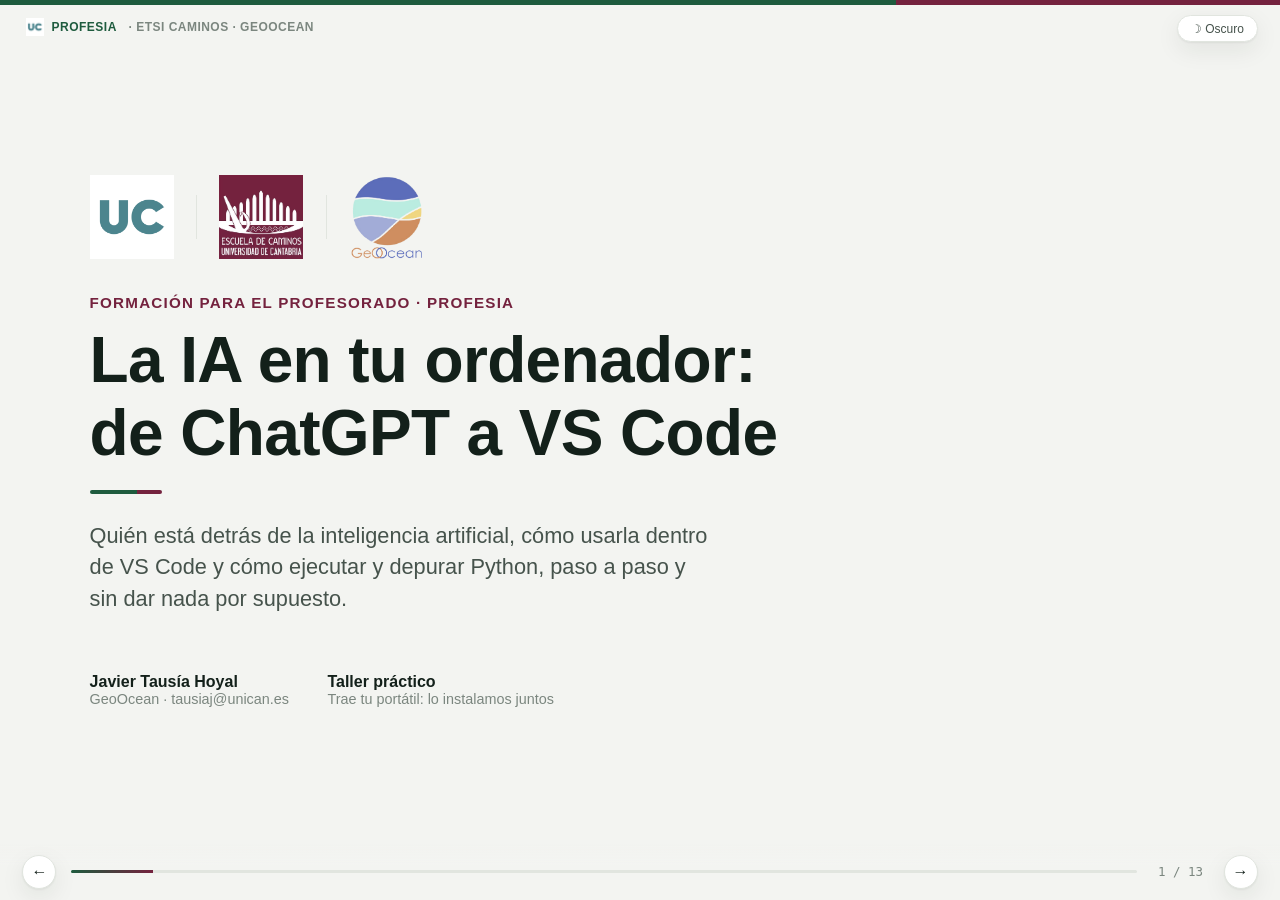
==== slides/index.html @ abdcca08 "[JTH] add new structure to repo" ====
<!DOCTYPE html>
<html lang="es">

<head>
  <meta charset="UTF-8" />
  <meta name="viewport" content="width=device-width, initial-scale=1.0" />
  <title>ProfesIA · IA y VS Code</title>
  <link rel="stylesheet" href="style.css" />
</head>

<body>

  <div class="brand"><img src="assets/logos/uc.png" alt="" class="brand-logo" /><span
      class="brand-name">ProfesIA</span><span class="brand-sub">&nbsp;&middot; ETSI Caminos &middot; GeoOcean</span>
  </div>
  <div class="brand-right">
    <button id="theme-btn" class="theme-btn" type="button">&#9789; Oscuro</button>
  </div>

  <div id="deck">

    <!-- ============================================================ 1 -->
    <section class="slide title-slide">
      <div class="title-logos">
        <img src="assets/logos/uc.png" alt="Universidad de Cantabria" />
        <span class="divider"></span>
        <img src="assets/logos/etsiccp.png" alt="Escuela de Caminos, Universidad de Cantabria" />
        <span class="divider"></span>
        <img src="assets/logos/geoocean.png" alt="GeoOcean" />
      </div>
      <p class="kicker">Formación para el profesorado &middot; ProfesIA</p>
      <h1>La IA en tu ordenador: de ChatGPT a VS Code</h1>
      <div class="divider-bar"></div>
      <h2>Quién está detrás de la inteligencia artificial, cómo usarla dentro de VS Code y cómo ejecutar y depurar
        Python, paso a paso y sin dar nada por supuesto.</h2>
      <div class="title-meta">
        <div><strong>Javier Tausía Hoyal</strong>GeoOcean &middot; tausiaj@unican.es</div>
        <div><strong>Taller práctico</strong>Trae tu portátil: lo instalamos juntos</div>
      </div>
    </section>

    <!-- ============================================================ 2 -->
    <section class="slide">
      <p class="kicker">Primer día &middot; De dónde partimos</p>
      <h1>Lo que ya hemos hecho, paso a paso</h1>
      <h2>El primer día dejamos el ordenador listo. Hoy entendemos qué hay detrás y lo ponemos a trabajar.</h2>
      <div class="body cols-2">
        <div>
          <ol class="steps">
            <li><strong>Cuenta de GitHub</strong> con el correo de unican: el repositorio mundial de código
              abierto.</li>
            <li><strong>Descargar Miniforge</strong>: gestiona entornos de programación de forma limpia; muy usado
              para Python.</li>
            <li><strong>Crear un entorno aislado</strong> con Python:
              <code>conda create -n profesia python=3.12</code></li>
            <li><strong>Descargar VS Code</strong>: el editor de textos del siglo XXI, con todo lo necesario para
              programar, Copilot incluido.</li>
            <li><strong>Abrir una carpeta</strong> del ordenador con VS Code: la forma óptima de trabajar.</li>
            <li><strong>Instalar la extensión de Python</strong> en VS Code, para leer bien los archivos.</li>
            <li><strong>Seleccionar el entorno</strong> de Python en esa carpeta, para poder ejecutar los
              archivos.</li>
          </ol>
        </div>
        <div>
          <h3 class="os-head">Y ahora, cómo seguimos</h3>
          <ol class="steps">
            <li><strong>Quién es quién</strong>: las empresas de la IA y quién las dirige.</li>
            <li><strong>El mapa</strong>: empresa → modelo → chat → extensión de VS Code.</li>
            <li><strong>La herramienta</strong>: VS Code, sus extensiones y los tipos de archivo.</li>
            <li><strong>Manos a la obra</strong>: ejecutar y depurar Python en el entorno <code>profesia</code>.</li>
            <li><strong>Todo junto</strong>: pedirle cosas a la IA dentro de VS Code.</li>
          </ol>
          <div class="callout" style="margin-top:1rem">
            <span class="big">🧭</span>
            <span>¿Te falta algún paso del primer día? Repásalo en las diapositivas 8 y 9 antes de seguir.</span>
          </div>
        </div>
      </div>
    </section>

    <!-- ============================================================ 3 -->
    <section class="slide">
      <p class="kicker">Antes de empezar &middot; ¿Quién es quién?</p>
      <h1>Cuatro empresas, cuatro caras</h1>
      <h2>Casi todo lo que oímos sobre IA sale de estas cuatro empresas. Conocer a quién las dirige ayuda a entender
        las noticias.</h2>
      <div class="body">
        <div class="people">
          <div class="person">
            <img class="face" src="assets/people/altman.jpg" alt="Sam Altman" data-zoom />
            <div class="who">
              <span class="company"><span class="logo logo-openai"></span>OpenAI</span>
              <h3>Sam Altman</h3>
              <span class="role">CEO de OpenAI</span>
              <p>Lanzó <strong>ChatGPT</strong> en noviembre de 2022 y con él arrancó la carrera de la IA.</p>
            </div>
          </div>
          <div class="person">
            <img class="face" src="assets/people/amodei.jpg" alt="Dario Amodei" data-zoom />
            <div class="who">
              <span class="company"><span class="logo logo-anthropic"></span>Anthropic</span>
              <h3>Dario Amodei</h3>
              <span class="role">CEO y cofundador de Anthropic</span>
              <p>Dejó OpenAI en 2021 para fundar Anthropic, centrada en una IA segura. Crean <strong>Claude</strong>.</p>
            </div>
          </div>
          <div class="person">
            <img class="face" src="assets/people/hassabis.jpg" alt="Demis Hassabis" data-zoom />
            <div class="who">
              <span class="company"><span class="logo logo-google"></span>Google DeepMind</span>
              <h3>Demis Hassabis</h3>
              <span class="role">CEO de Google DeepMind</span>
              <p>Premio Nobel de Química 2024 por AlphaFold. Su equipo crea <strong>Gemini</strong>.</p>
            </div>
          </div>
          <div class="person">
            <img class="face" src="assets/people/nadella.jpg" alt="Satya Nadella" data-zoom />
            <div class="who">
              <span class="company"><span class="ms-logo"><i></i><i></i><i></i><i></i></span>Microsoft</span>
              <h3>Satya Nadella</h3>
              <span class="role">CEO de Microsoft</span>
              <p>Gran inversor de OpenAI desde 2019. Lleva la IA a Office, Windows y GitHub: <strong>Copilot</strong>.</p>
            </div>
          </div>
        </div>
        <div class="timeline">
          <div class="ev"><b>2017</b>Google publica el «Transformer», la T de GPT</div>
          <div class="ev"><b>2019</b>Microsoft invierte en OpenAI</div>
          <div class="ev"><b>2021</b>Nace Anthropic, fundada por exmiembros de OpenAI</div>
          <div class="ev hot"><b>Nov 2022</b>ChatGPT: 100 millones de usuarios en dos meses</div>
          <div class="ev"><b>2023</b>Llegan Claude, Gemini (antes Bard) y Microsoft Copilot</div>
          <div class="ev"><b>2026</b>GPT-6, Claude 5, Gemini 3: la IA ya escribe y ejecuta código</div>
        </div>
      </div>
      <p class="credits">Fotos (Wikimedia Commons): Altman, <a
          href="https://commons.wikimedia.org/w/index.php?curid=193265087" target="_blank" rel="noopener">Oficina del
          Primer Ministro de Japón</a>, CC BY 4.0 &middot; Amodei, <a
          href="https://commons.wikimedia.org/w/index.php?curid=185801188" target="_blank" rel="noopener">TechCrunch</a>,
        CC BY 2.0 &middot; Hassabis, <a href="https://commons.wikimedia.org/w/index.php?curid=172057215"
          target="_blank" rel="noopener">John Sears</a>, CC BY-SA 4.0 &middot; Nadella, <a
          href="https://commons.wikimedia.org/w/index.php?curid=95777523" target="_blank" rel="noopener">Brian Smale y
          Microsoft</a>, CC BY-SA 4.0</p>
    </section>

    <!-- ============================================================ 4 -->
    <section class="slide">
      <p class="kicker">El mapa</p>
      <h1>Empresa, modelo, chat… y su versión para VS Code</h1>
      <h2>El <strong>modelo</strong> es el cerebro. El chat de la web y la extensión de VS Code son dos puertas distintas
        al mismo cerebro.</h2>
      <div class="body">
        <table class="map">
          <thead>
            <tr>
              <th>Empresa</th>
              <th>Modelo</th>
              <th>Chat (web y app)</th>
              <th class="vsc-col">En VS Code</th>
            </tr>
          </thead>
          <tbody>
            <tr>
              <td><span class="co"><span class="logo logo-openai"></span>OpenAI</span></td>
              <td>GPT-6</td>
              <td>ChatGPT<small>chatgpt.com</small></td>
              <td class="vsc-col"><span class="inline"><span class="logo logo-openai"></span>Codex</span><small>Extensión
                  oficial de OpenAI</small></td>
            </tr>
            <tr>
              <td><span class="co"><span class="logo logo-anthropic"></span>Anthropic</span></td>
              <td>Claude<small>Opus y Sonnet 5.5</small></td>
              <td>Claude<small>claude.ai</small></td>
              <td class="vsc-col"><span class="inline"><span class="logo logo-claude"></span>Claude Code</span><small>Extensión
                  oficial de Anthropic</small></td>
            </tr>
            <tr>
              <td><span class="co"><span class="logo logo-google"></span>Google</span></td>
              <td>Gemini 3.5</td>
              <td>Gemini<small>gemini.google.com</small></td>
              <td class="vsc-col"><span class="inline"><span class="logo logo-gemini"></span>Gemini Code
                  Assist</span><small>Extensión oficial de Google</small></td>
            </tr>
            <tr>
              <td><span class="co"><span class="ms-logo"><i></i><i></i><i></i><i></i></span>Microsoft &middot;
                  GitHub</span></td>
              <td>Usa los de los demás<small>GPT, Claude y Gemini</small></td>
              <td>Microsoft Copilot<small>copilot.microsoft.com</small></td>
              <td class="vsc-col"><span class="inline"><span class="logo logo-copilot"></span>GitHub
                  Copilot</span><small>Ya viene integrado en VS Code</small></td>
            </tr>
          </tbody>
        </table>
        <div class="analogy">
          <div class="card green">
            <span class="pill">Empresa</span>
            <p style="margin-top:0.4rem">Quien entrena el modelo y cobra por usarlo.</p>
          </div>
          <div class="card green">
            <span class="pill">Modelo</span>
            <p style="margin-top:0.4rem">El «cerebro». Cambia de versión cada pocos meses; el nombre de la puerta no.</p>
          </div>
          <div class="card red">
            <span class="pill red">Para docentes</span>
            <p style="margin-top:0.4rem"><strong>GitHub Copilot Student, gratis</strong> con GitHub Education:
              autocompletado ilimitado y 200 créditos al mes para el chat.</p>
          </div>
        </div>
        <p class="muted">Versiones a octubre de 2026.</p>
      </div>
    </section>

    <!-- ============================================================ 5 -->
    <section class="slide">
      <p class="kicker">La herramienta &middot; VS Code</p>
      <h1>¿Qué es VS Code?</h1>
      <h2>Un editor gratuito de Microsoft para Windows, macOS y Linux. No es «solo para programadores»: es una mesa de
        trabajo para cualquier archivo de texto, y en él vive también la IA.</h2>
      <div class="body cols-2 wide-right">
        <ol class="legend">
          <li><strong>Barra de actividad</strong>: explorador, buscar, Git, depurar y extensiones.</li>
          <li><strong>Explorador</strong>: VS Code abre <em>carpetas</em>, no solo archivos. Tu proyecto entero a la
            vista.</li>
          <li><strong>Editor</strong>: colores, autocompletado y avisos de errores mientras escribes.</li>
          <li><strong>Terminal</strong>: la «línea de comandos», dentro del propio editor.</li>
          <li><strong>Chat de IA</strong>: le pides cosas en español y ve tus archivos.</li>
          <li><strong>Barra de estado</strong>: qué Python estás usando, en qué línea estás…</li>
        </ol>
        <div class="vsc" aria-label="Esquema de la ventana de VS Code">
          <div class="bar"><i style="background:#ff5f57"></i><i style="background:#febc2e"></i><i
              style="background:#28c840"></i><span>viga.py — ejemplos</span></div>
          <div class="main">
            <div class="act"><span class="badge">1</span><span class="on"></span><span></span><span></span><span></span><span></span></div>
            <div class="side"><span class="badge">2</span><span class="h">EXPLORADOR</span><br>▾ ejemplos<br>&nbsp;&nbsp;▸ data<br>&nbsp;&nbsp;▾ scripts<br>
              <div class="sel">&nbsp;&nbsp;&nbsp;&nbsp;viga.py</div>&nbsp;&nbsp;&nbsp;&nbsp;viga_con_error.py<br>&nbsp;&nbsp;viga.ipynb
            </div>
            <div class="center">
              <div class="editor"><span class="badge">3</span><span class="k">import</span> numpy <span class="k">as</span> np

L = <span class="n">3.0</span>  <span class="c"># longitud [m]</span>
P = <span class="n">10e3</span> <span class="c"># carga [N]</span>
E = <span class="n">210e9</span> <span class="c"># acero [Pa]</span>

x = np.<span class="f">linspace</span>(<span class="n">0</span>, L, <span class="n">100</span>)
<span class="f">print</span>(<span class="s">"Flecha máxima…"</span>)</div>
              <div class="term"><span class="badge">4</span>TERMINAL<br><b>$ python scripts/viga.py</b><br>Flecha máxima: 22.1 mm</div>
            </div>
            <div class="chat"><span class="badge">5</span>
              <div class="msg me">¿Qué hace este archivo?</div>
              <div class="msg">Calcula la flecha de una viga en voladizo de 3 m con una carga de 10 kN en el extremo…
              </div>
            </div>
          </div>
          <div class="status"><span class="badge" style="right:auto;left:40%;top:-10px">6</span><span>Python 3.12
              ('profesia')</span><span>Ln 5, Col 12 &nbsp; UTF-8</span></div>
        </div>
      </div>
      <p class="muted" style="margin-top:1rem">Descarga: <strong>code.visualstudio.com</strong> &middot; Ponerlo en
        español: <kbd>Ctrl</kbd>+<kbd>Shift</kbd>+<kbd>P</kbd> → «Configure Display Language».</p>
    </section>

    <!-- ============================================================ 6 -->
    <section class="slide">
      <p class="kicker">La herramienta &middot; Extensiones</p>
      <h1>Las extensiones le dan superpoderes</h1>
      <h2>VS Code recién instalado solo edita texto. Cada extensión añade una habilidad. Las de IA son el puente entre
        tu editor y un modelo que vive en la nube.</h2>
      <div class="body">
        <div class="flow">
          <div class="flow-step">
            <span class="where">Tu ordenador</span>
            <h3>VS Code</h3>
            <p>El editor, con tus archivos abiertos.</p>
          </div>
          <div class="flow-step">
            <span class="where">Tu ordenador</span>
            <h3>+ Extensión de IA</h3>
            <p>Copilot, Claude Code, Codex o Gemini. Se instala gratis en un clic.</p>
          </div>
          <div class="flow-step">
            <span class="where">Inicio de sesión</span>
            <h3>Tu cuenta</h3>
            <p>Entras con tu cuenta de GitHub, OpenAI, Anthropic o Google. Aquí está el plan (gratis o de pago).</p>
          </div>
          <div class="flow-step cloud">
            <span class="where">La nube</span>
            <h3>El modelo</h3>
            <p>Recibe tu pregunta y los archivos que le dejes ver, y devuelve la respuesta o los cambios.</p>
          </div>
        </div>
        <div>
          <p style="margin-bottom:0.7rem">Instalar una: <kbd>Ctrl</kbd>+<kbd>Shift</kbd>+<kbd>X</kbd> (en Mac
            <kbd>⌘</kbd>+<kbd>Shift</kbd>+<kbd>X</kbd>) → buscar el nombre → <strong>Install</strong>. Hoy
            instalamos estas:</p>
          <div class="ext-list">
            <div class="ext"><span class="logo logo-python"></span>
              <div>
                <h4>Python</h4>
                <p>De Microsoft. Ejecutar y depurar archivos <code>.py</code>.</p>
              </div>
            </div>
            <div class="ext"><span class="logo logo-jupyter"></span>
              <div>
                <h4>Jupyter</h4>
                <p>De Microsoft. Abrir y ejecutar notebooks <code>.ipynb</code>.</p>
              </div>
            </div>
            <div class="ext"><img class="img-logo" src="assets/logos/vscode.png" alt="" />
              <div>
                <h4>Spanish Language Pack</h4>
                <p>De Microsoft. Menús en español (opcional).</p>
              </div>
            </div>
            <div class="ext ai">
              <div class="logos"><span class="logo logo-copilot"></span><span class="logo logo-claude"></span><span
                  class="logo logo-openai"></span><span class="logo logo-gemini"></span></div>
              <div>
                <h4>Una de IA, a elegir</h4>
                <p>Según la cuenta que tengas. Copilot ya viene de serie.</p>
              </div>
            </div>
          </div>
        </div>
      </div>
    </section>

    <!-- ============================================================ 7 -->
    <section class="slide">
      <p class="kicker">Entender los archivos</p>
      <h1>Archivos de texto y archivos binarios</h1>
      <h2>Todo archivo son ceros y unos. La diferencia es si esos bytes son <strong>letras que una persona puede
          leer</strong> o un formato que solo entiende su programa.</h2>
      <div class="body cols-2">
        <div class="card green">
          <h3>Texto</h3>
          <div class="ext-chips"><span>.py</span><span>.ipynb</span><span>.m</span><span>.csv</span><span>.txt</span><span>.md</span><span>.tex</span><span>.json</span></div>
          <p>Se abren con cualquier editor. VS Code y la IA los leen y modifican directamente, y se ve qué ha cambiado
            línea a línea.</p>
          <div class="peek">
            <div class="ph">flecha.csv, abierto en VS Code</div>
            <pre>x_m,flecha_mm
0.0,0.0
0.5,0.9
1.0,3.3
1.5,6.9</pre>
          </div>
        </div>
        <div class="card red">
          <h3>Binario</h3>
          <div class="ext-chips"><span>.docx</span><span>.xlsx</span><span>.pdf</span><span>.png</span><span>.mat</span><span>.exe</span></div>
          <p>Necesitan su programa (Word, Excel, un visor…). Abiertos como texto son símbolos sin sentido, y la IA
            tiene que convertirlos antes de entenderlos.</p>
          <div class="peek garbage">
            <div class="ph">flecha.xlsx, abierto como texto</div>
            <pre>PK♥♦ ¶ ♠ ◘   ! bîh^☺  [Content_Types].xml ¢♦☻(  ¬”ËNÃ0►E÷H|‡äàø0‰¶◄Ë%#ÅÓvÔï§…♣Ú·ƒ…ÅÞÐ…♠•ø‰•R</pre>
          </div>
        </div>
      </div>
      <div class="callout card-clickable" data-code="ipynb-json" data-title="viga.ipynb, abierto como texto"
        style="margin-top:1.2rem">
        <span class="big">💡</span>
        <span><strong>Sorpresa: un notebook <code>.ipynb</code> es texto.</strong> Por dentro es JSON: celdas de
          código y de texto una detrás de otra. Por eso la IA puede leerlo y editarlo. <span class="hint">Pulsa para
            verlo ↗</span></span>
      </div>
      <template id="ipynb-json">
        <pre>{
 "cells": [
  {
   "cell_type": <span class="hl">"markdown"</span>,
   "source": [
    "# Viga en voladizo\n",
    "Mi primer *notebook*: texto, código y gráficos en el mismo archivo.\n"
   ]
  },
  {
   "cell_type": <span class="hl">"code"</span>,
   "outputs": [],
   "source": [
    "x = np.linspace(0, L, 100)\n",
    "flecha = P * x**2 * (3 * L - x) / (6 * E * I)\n",
    "print(f\"Flecha máxima: {flecha.max() * 1000:.1f} mm\")"
   ]
  }
 ],
 "metadata": { "kernelspec": { "name": "python3" } },
 "nbformat": 4
}</pre>
      </template>
    </section>

    <!-- ============================================================ 8 -->
    <section class="slide">
      <p class="kicker">Manos a la obra &middot; 1 de 4</p>
      <h1>Instalar Python con Miniforge</h1>
      <h2><strong>Miniforge</strong> trae Python y <strong>conda</strong>, que instala librerías y las organiza en
        «entornos». Es gratuito y sin las restricciones de licencia de Anaconda.</h2>
      <div class="body cols-2">
        <div class="card green">
          <h3 class="os-head">Windows</h3>
          <ol class="steps">
            <li>Entra en <strong>github.com/conda-forge/miniforge</strong> y descarga
              <code>Miniforge3-Windows-x86_64.exe</code>.</li>
            <li>Instálalo con las opciones por defecto («Just Me»).</li>
            <li>En el menú Inicio abre <strong>Miniforge Prompt</strong>.</li>
            <li>Para usar conda también en la terminal de VS Code:</li>
          </ol>
          <div class="cmd">
            <pre>conda init powershell</pre>
          </div>
        </div>
        <div class="card green">
          <h3 class="os-head">macOS (y Linux)</h3>
          <ol class="steps">
            <li>Abre la app <strong>Terminal</strong> y pega:</li>
          </ol>
          <div class="cmd">
            <pre>curl -L -O "https://github.com/conda-forge/miniforge/releases/latest/download/Miniforge3-$(uname)-$(uname -m).sh"
bash Miniforge3-$(uname)-$(uname -m).sh</pre>
          </div>
          <ol class="steps" start="2">
            <li>Acepta la licencia y responde <strong>yes</strong> a todo.</li>
            <li>Cierra la terminal y abre una nueva.</li>
          </ol>
        </div>
      </div>
      <div class="callout" style="margin-top:1.2rem">
        <span class="big">✅</span>
        <span>Comprobación en los dos sistemas: escribe <code>conda --version</code>. Si responde algo como
          <code>conda 25.x</code>, está listo.</span>
      </div>
    </section>

    <!-- ============================================================ 9 -->
    <section class="slide">
      <p class="kicker">Manos a la obra &middot; 2 de 4</p>
      <h1>El entorno profesia, y decírselo a VS Code</h1>
      <h2>Un <strong>entorno</strong> es una caja de herramientas por proyecto: su versión de Python y sus librerías,
        sin mezclarse con las de otros proyectos.</h2>
      <div class="body cols-2">
        <div>
          <h3 class="os-head"><span class="logo logo-conda"></span>En la terminal</h3>
          <div class="cmd">
            <pre><span class="c"># el primer día: crear el entorno «profesia» con Python</span>
conda create -n profesia python=3.12 -y</pre>
          </div>
          <div class="cmd">
            <pre><span class="c"># hoy: añadirle las librerías del taller</span>
conda install -n profesia numpy pandas matplotlib ipykernel -y</pre>
          </div>
          <div class="cmd">
            <pre><span class="c"># entrar en el entorno (cada vez que abras una terminal nueva)</span>
conda activate profesia</pre>
          </div>
          <p class="muted" style="margin-top:0.6rem">¿Falta una librería más adelante?
            <code>conda install -n profesia scipy</code></p>
        </div>
        <div>
          <h3 class="os-head"><img class="img-logo" src="assets/logos/vscode.png" alt="" />En VS Code</h3>
          <ol class="steps">
            <li>Descarga el material: <strong>github.com/GeoOcean/ProfesIA</strong> → <strong>Code</strong> →
              <strong>Download ZIP</strong>, y descomprímelo.</li>
            <li><strong>Archivo → Abrir carpeta…</strong> → la carpeta <code>ejemplos</code>.</li>
            <li>Abre <code>scripts/viga.py</code>. Pulsa <kbd>Ctrl</kbd>+<kbd>Shift</kbd>+<kbd>P</kbd> → <strong>Python:
                Select Interpreter</strong> → elige <code>profesia</code>.</li>
            <li>En un notebook, arriba a la derecha: <strong>Select Kernel</strong> → <code>profesia</code>.</li>
          </ol>
          <div class="callout" style="margin-top:1rem">
            <span class="big">👀</span>
            <span>Si abajo a la derecha pone <code>3.12 ('profesia')</code>, VS Code está usando tu entorno.</span>
          </div>
        </div>
      </div>
    </section>

    <!-- ============================================================ 10 -->
    <section class="slide">
      <p class="kicker">Manos a la obra &middot; 3 de 4</p>
      <h1>Ejecutar un script y un notebook</h1>
      <h2>El mismo cálculo, la flecha de una viga en voladizo, de dos formas. Las dos usan el mismo Python del entorno
        <code>profesia</code>.</h2>
      <div class="body cols-2">
        <div class="code-card">
          <div class="ch"><span>viga.py</span><span class="run">▶ Run Python File</span></div>
          <pre><span class="k">import</span> numpy <span class="k">as</span> np

L = 3.0       <span class="c"># longitud [m]</span>
P = 10e3      <span class="c"># carga en el extremo [N]</span>
E = 210e9     <span class="c"># acero [Pa]</span>
I = 1943e-8   <span class="c"># IPE 200 [m⁴]</span>

x = np.linspace(0, L, 100)
flecha = P * x**2 * (3*L - x) / (6*E*I)
print(<span class="s">f"Flecha máxima: {flecha.max()*1000:.1f} mm"</span>)</pre>
          <div class="use"><strong>Script (<code>.py</code>)</strong>: se ejecuta entero de arriba abajo con ▶, o
            en la terminal con <code>python scripts/viga.py</code>. Ideal para cálculos que repites.</div>
        </div>
        <div class="code-card">
          <div class="ch"><span>viga.ipynb</span><span class="run">⇧ Shift + Enter</span></div>
          <div class="cell md"><b>Viga en voladizo</b><br>Texto, fórmulas y explicación entre el código.</div>
          <div class="cell code">
            <pre>flecha = P * x**2 * (3*L - x) / (6*E*I)
print(<span class="s">f"Flecha máxima: {flecha.max()*1000:.1f} mm"</span>)</pre>
            <div class="out">Flecha máxima: 22.1 mm</div>
          </div>
          <div class="cell code">
            <pre>plt.plot(x, -flecha * 1000)</pre>
            <div class="out"><svg viewBox="0 0 300 70" preserveAspectRatio="none" aria-label="Gráfico de la flecha">
                <line x1="10" y1="8" x2="290" y2="8" stroke="var(--border)" />
                <path d="M10 8 Q 150 10 290 62" fill="none" stroke="var(--green)" stroke-width="2.5" />
              </svg></div>
          </div>
          <div class="use"><strong>Notebook (<code>.ipynb</code>)</strong>: celdas que se ejecutan de una en una, con
            el resultado debajo. Ideal para explorar datos y para dar clase.</div>
        </div>
      </div>
    </section>

    <!-- ============================================================ 11 -->
    <section class="slide">
      <p class="kicker">Manos a la obra &middot; 4 de 4</p>
      <h1>Depurar: parar el programa y mirar dentro</h1>
      <h2>Cuando algo sale mal, no hace falta llenar el código de <code>print</code>. El depurador congela el programa
        en una línea y te enseña el valor de cada variable.</h2>
      <div class="body cols-2">
        <div class="code-card dbg">
          <div class="ch"><span>viga_con_error.py</span><span class="run">▷ F5 · Depurar</span></div>
          <pre><span class="line">L = 3.0       <span class="c"># longitud [m]</span></span><span class="line">P = 10e3      <span class="c"># carga [N]</span></span><span class="line">E = 210e6     <span class="c"># acero [Pa]</span></span><span class="line">I = 1943e-8   <span class="c"># IPE 200 [m⁴]</span></span><span class="line">x = np.linspace(0, L, 100)</span><span class="line bp here">flecha = flecha_voladizo(x, L, P, E, I)</span><span class="line">print(<span class="s">f"Flecha máxima: …"</span>)</span></pre>
          <div class="vars">
            <span class="vh">Variables</span>
            <span>L</span><span>3.0</span>
            <span>P</span><span>10000.0</span>
            <span class="bad">E</span><span class="bad">210000000.0 ← ¡faltan tres ceros! (210 GPa = 210e9)</span>
            <span>I</span><span>1.943e-05</span>
          </div>
        </div>
        <div>
          <ol class="steps">
            <li>Abre <code>viga_con_error.py</code> y ejecútalo: dice que la flecha es de <strong>22 m</strong>. Algo
              falla.</li>
            <li>Pulsa en el margen, a la izquierda del número de línea: aparece un <strong>punto rojo</strong> (punto
              de interrupción).</li>
            <li>Pulsa <kbd>F5</kbd> → <strong>Python Debugger: Current File</strong>. El programa se para en el
              punto rojo.</li>
            <li>Mira el panel <strong>Variables</strong>: E vale 210 millones, no 210 000 millones.</li>
          </ol>
          <div class="keys" style="margin-top:1.2rem">
            <kbd>F10</kbd><span><strong>Siguiente línea</strong></span>
            <kbd>F11</kbd><span><strong>Entrar</strong> en la función</span>
            <kbd>F5</kbd><span><strong>Continuar</strong> hasta el siguiente punto rojo</span>
          </div>
          <p class="muted" style="margin-top:0.9rem">En notebooks: flecha junto a ▶ de la celda → <strong>Debug
              Cell</strong>.</p>
        </div>
      </div>
    </section>

    <!-- ============================================================ 12 -->
    <section class="slide">
      <p class="kicker">Todo junto</p>
      <h1>Pedirle cosas a la IA dentro de VS Code</h1>
      <h2>Abre el chat de tu extensión, con la carpeta <code>ejemplos</code> abierta. Escribe en español, como a un
        compañero. La IA ve tus archivos y propone cambios que <strong>tú aceptas o rechazas</strong>.</h2>
      <div class="body cols-3">
        <div class="prompt">
          <span class="tag">1 &middot; Entender</span>
          «Explícame qué hace <code>viga.py</code> línea a línea, como si no supiera Python.»
          <span class="then">Ideal para heredar código de un compañero o de un TFG.</span>
        </div>
        <div class="prompt">
          <span class="tag">2 &middot; Ampliar</span>
          «Añade a <code>viga.ipynb</code> una celda que dibuje también el momento flector y guarde la figura en
          PNG.»
          <span class="then">Verás los cambios marcados en verde y rojo antes de aceptarlos.</span>
        </div>
        <div class="prompt">
          <span class="tag">3 &middot; Arreglar</span>
          «<code>viga_con_error.py</code> da una flecha 1000 veces mayor de lo esperado. ¿Dónde está el error?»
          <span class="then">Compara su respuesta con lo que encontraste con el depurador.</span>
        </div>
      </div>
      <div class="cols-3" style="margin-top:1.4rem">
        <div class="callout"><span class="big">🎯</span><span><strong>Da contexto.</strong> Di qué archivo, qué
            esperas y qué obtienes.</span></div>
        <div class="callout"><span class="big">🪜</span><span><strong>Pide por pasos.</strong> Mejor tres peticiones
            pequeñas que una enorme.</span></div>
        <div class="callout red"><span class="big">🔍</span><span><strong>Revisa siempre.</strong> La IA se equivoca
            con seguridad; tú eres el ingeniero.</span></div>
      </div>
      <p class="muted" style="margin-top:1rem">Con Copilot Student: cada mensaje del chat gasta créditos (200 al mes,
        se reponen el día 1); el autocompletado no gasta. Deja el modelo en <strong>Auto</strong> y pide cosas
        concretas.</p>
    </section>

    <!-- ============================================================ 13 -->
    <section class="slide">
      <p class="kicker">Para casa</p>
      <h1>Lista de comprobación</h1>
      <h2>Si puedes marcar todo, ya tienes lo necesario para trabajar con IA y Python en VS Code.</h2>
      <div class="body cols-2">
        <ul class="checklist">
          <li><label><input type="checkbox" /><span>Cuenta de GitHub con el correo de unican</span></label></li>
          <li><label><input type="checkbox" /><span>VS Code instalado (y en español, si lo prefieres)</span></label></li>
          <li><label><input type="checkbox" /><span>Extensiones <strong>Python</strong> y <strong>Jupyter</strong>
                instaladas</span></label></li>
          <li><label><input type="checkbox" /><span>Miniforge instalado: <code>conda --version</code> responde</span></label></li>
          <li><label><input type="checkbox" /><span>Entorno <code>profesia</code> creado</span></label></li>
          <li><label><input type="checkbox" /><span><code>viga.py</code> ejecutado: «Flecha máxima: 22.1 mm»</span></label></li>
          <li><label><input type="checkbox" /><span><code>viga.ipynb</code> ejecutado con el kernel <code>profesia</code></span></label></li>
          <li><label><input type="checkbox" /><span>Error de <code>viga_con_error.py</code> encontrado con el
                depurador</span></label></li>
          <li><label><input type="checkbox" /><span>Extensión de IA instalada y con la sesión iniciada</span></label></li>
        </ul>
        <div class="links">
          <a href="https://github.com/GeoOcean/ProfesIA" target="_blank" rel="noopener"><span
              class="logo logo-github"></span><span>github.com/GeoOcean/ProfesIA<small>Esta presentación y los
                ejemplos</small></span></a>
          <a href="https://code.visualstudio.com" target="_blank" rel="noopener"><img class="img-logo"
              src="assets/logos/vscode.png" alt="" /><span>code.visualstudio.com<small>Descargar VS
                Code</small></span></a>
          <a href="https://github.com/conda-forge/miniforge" target="_blank" rel="noopener"><span
              class="logo logo-conda"></span><span>github.com/conda-forge/miniforge<small>Descargar
                Miniforge</small></span></a>
          <a href="https://docs.github.com/es/copilot/how-tos/manage-your-account/get-free-access-to-copilot-pro"
            target="_blank" rel="noopener"><span class="logo logo-copilot"></span><span>Copilot gratis para
              docentes<small>GitHub Education · 200 créditos de IA al mes</small></span></a>
          <p class="muted" style="margin-top:0.6rem">¿Dudas? <strong>tausiaj@unican.es</strong> &middot; GeoOcean</p>
        </div>
      </div>
    </section>

  </div>

  <div class="chrome">
    <button id="prev-btn" class="nav-btn" type="button" aria-label="Diapositiva anterior">&#8592;</button>
    <div class="progress-track">
      <div id="progress-fill" class="progress-fill"></div>
    </div>
    <span id="slide-counter" class="slide-counter">1 / 1</span>
    <button id="next-btn" class="nav-btn" type="button" aria-label="Diapositiva siguiente">&#8594;</button>
  </div>

  <div id="lightbox"><img src="" alt="" /></div>

  <div id="code-modal" class="code-modal">
    <div class="code-modal-inner">
      <div class="code-modal-header">
        <span id="code-modal-title" class="code-modal-title"></span>
        <button type="button" id="code-modal-close" class="code-modal-close" aria-label="Cerrar">&times;</button>
      </div>
      <pre id="code-modal-code"></pre>
    </div>
  </div>

  <script src="deck.js"></script>
</body>

</html>
---- slides/style.css ----
/* ProfesIA deck theme: ETSICCP dark green + dark red. Slide engine and chrome
   follow the HyGloW deck. */

:root {
  color-scheme: light;
  --surface-0: #f3f4f1;
  --surface-1: #f9faf8;
  --surface-2: #ffffff;
  --text-primary: #13201a;
  --text-secondary: #46534c;
  --text-muted: #7b867f;
  --border: #e1e5df;
  --green: #1e5b3e;
  --green-soft: #e5efe9;
  --red: #74223e;
  --red-soft: #f5e8ed;
  --accent: var(--green);
  --accent-soft: var(--green-soft);
  --code-bg: #f4f6f3;
  --shadow: 0 1px 2px rgba(20, 35, 25, 0.06), 0 8px 24px rgba(20, 35, 25, 0.08);
  --radius: 14px;
  --font: -apple-system, BlinkMacSystemFont, "Segoe UI", Roboto, Helvetica, Arial, sans-serif;
  --mono: ui-monospace, SFMono-Regular, "SF Mono", Menlo, Consolas, monospace;
}

@media (prefers-color-scheme: dark) {
  :root:not([data-theme="light"]) {
    color-scheme: dark;
    --surface-0: #0b100d;
    --surface-1: #111813;
    --surface-2: #17201a;
    --text-primary: #eef3ef;
    --text-secondary: #b6c2ba;
    --text-muted: #7f8b83;
    --border: #26332b;
    --green: #5bb487;
    --green-soft: #16291f;
    --red: #e07c98;
    --red-soft: #2c1720;
    --code-bg: #121a15;
    --shadow: 0 1px 2px rgba(0, 0, 0, 0.4), 0 8px 28px rgba(0, 0, 0, 0.5);
  }
}

:root[data-theme="dark"] {
  color-scheme: dark;
  --surface-0: #0b100d;
  --surface-1: #111813;
  --surface-2: #17201a;
  --text-primary: #eef3ef;
  --text-secondary: #b6c2ba;
  --text-muted: #7f8b83;
  --border: #26332b;
  --green: #5bb487;
  --green-soft: #16291f;
  --red: #e07c98;
  --red-soft: #2c1720;
  --code-bg: #121a15;
  --shadow: 0 1px 2px rgba(0, 0, 0, 0.4), 0 8px 28px rgba(0, 0, 0, 0.5);
}

* {
  box-sizing: border-box;
}

html,
body {
  margin: 0;
  height: 100%;
  background: var(--surface-0);
  color: var(--text-primary);
  font-family: var(--font);
}

/* Institutional band: green on top, red underneath. */
body::before {
  content: "";
  position: fixed;
  top: 0;
  left: 0;
  right: 0;
  height: 5px;
  background: linear-gradient(90deg, var(--green) 0 70%, var(--red) 70% 100%);
  z-index: 30;
}

a {
  color: var(--accent);
}

code {
  font-family: var(--mono);
  font-size: 0.88em;
  background: var(--code-bg);
  border: 1px solid var(--border);
  border-radius: 5px;
  padding: 0.05em 0.35em;
}

kbd {
  font-family: var(--mono);
  font-size: 0.8em;
  background: var(--surface-2);
  border: 1px solid var(--border);
  border-bottom-width: 2px;
  border-radius: 5px;
  padding: 0.05em 0.4em;
  color: var(--text-primary);
}

#deck {
  position: relative;
  height: 100vh;
  width: 100vw;
  overflow: hidden;
}

.slide {
  position: absolute;
  inset: 0;
  display: flex;
  flex-direction: column;
  justify-content: center;
  padding: 7vh 7vw 9vh;
  opacity: 0;
  visibility: hidden;
  transform: translateY(14px);
  transition: opacity 0.35s ease, transform 0.35s ease;
  pointer-events: none;
  overflow-y: auto;
}

.slide.active {
  opacity: 1;
  visibility: visible;
  transform: translateY(0);
  pointer-events: auto;
}

body.preload .slide {
  transition: none;
}

.slide .kicker {
  font-size: 0.8rem;
  font-weight: 700;
  letter-spacing: 0.08em;
  text-transform: uppercase;
  color: var(--red);
  margin: 0 0 0.6rem;
}

.slide h1 {
  font-size: clamp(1.7rem, 3.3vw, 2.7rem);
  line-height: 1.15;
  margin: 0 0 0.8rem;
  letter-spacing: -0.01em;
}

.slide h2 {
  font-size: clamp(1.05rem, 1.5vw, 1.3rem);
  color: var(--text-secondary);
  font-weight: 500;
  margin: 0 0 1.5rem;
  max-width: 68ch;
  line-height: 1.45;
}

.slide .body {
  display: grid;
  gap: 1.4rem;
  min-height: 0;
}

.slide p {
  color: var(--text-secondary);
  line-height: 1.55;
  font-size: 1.02rem;
  max-width: 72ch;
  margin: 0;
}

.slide ul.points {
  list-style: none;
  margin: 0;
  padding: 0;
  display: grid;
  gap: 0.7rem;
}

.slide ul.points li {
  position: relative;
  padding-left: 1.4rem;
  color: var(--text-secondary);
  line-height: 1.5;
  font-size: 1.02rem;
}

.slide ul.points li::before {
  content: "";
  position: absolute;
  left: 0;
  top: 0.55em;
  width: 7px;
  height: 7px;
  border-radius: 50%;
  background: var(--accent);
}

.slide ul.points li strong {
  color: var(--text-primary);
}

.muted {
  color: var(--text-muted) !important;
  font-size: 0.85rem !important;
}

/* ---- Layout helpers ---- */

.cols-2 {
  display: grid;
  grid-template-columns: 1fr 1fr;
  gap: 2.2rem;
  align-items: start;
}

.cols-2.wide-right {
  grid-template-columns: 0.8fr 1.2fr;
}

.cols-3 {
  display: grid;
  grid-template-columns: repeat(3, 1fr);
  gap: 1.2rem;
}

.cols-4 {
  display: grid;
  grid-template-columns: repeat(4, 1fr);
  gap: 1.2rem;
}

.card {
  background: var(--surface-2);
  border: 1px solid var(--border);
  border-radius: var(--radius);
  padding: 1.2rem 1.3rem;
  box-shadow: var(--shadow);
}

.card h3 {
  margin: 0 0 0.5rem;
  font-size: 1.05rem;
}

.card p {
  font-size: 0.95rem;
}

.card.green {
  border-top: 4px solid var(--green);
}

.card.red {
  border-top: 4px solid var(--red);
}

.card-clickable {
  cursor: zoom-in;
  transition: transform 0.15s ease, box-shadow 0.15s ease;
}

.card-clickable:hover {
  transform: translateY(-2px);
}

.pill {
  display: inline-block;
  font-size: 0.75rem;
  font-weight: 700;
  padding: 0.2rem 0.6rem;
  border-radius: 999px;
  background: var(--green-soft);
  color: var(--green);
  letter-spacing: 0.02em;
}

.pill.red {
  background: var(--red-soft);
  color: var(--red);
}

.hint {
  font-size: 0.78rem;
  font-weight: 600;
  color: var(--text-muted);
}

/* ---- Logos ----
   Simple Icons SVGs are single-colour paths, used as masks so they take a
   brand colour (or the text colour, which flips with the theme). */

.logo {
  display: inline-block;
  width: 28px;
  height: 28px;
  flex: none;
  background: var(--logo-color, var(--text-primary));
  -webkit-mask: var(--logo) center / contain no-repeat;
  mask: var(--logo) center / contain no-repeat;
  vertical-align: middle;
}

.logo-openai { --logo: url("data:image/svg+xml,%3Csvg role=%22img%22 viewBox=%220 0 24 24%22 xmlns=%22http://www.w3.org/2000/svg%22%3E%3Ctitle%3EOpenAI%3C/title%3E%3Cpath d=%22M22.2819 9.8211a5.9847 5.9847 0 0 0-.5157-4.9108 6.0462 6.0462 0 0 0-6.5098-2.9A6.0651 6.0651 0 0 0 4.9807 4.1818a5.9847 5.9847 0 0 0-3.9977 2.9 6.0462 6.0462 0 0 0 .7427 7.0966 5.98 5.98 0 0 0 .511 4.9107 6.051 6.051 0 0 0 6.5146 2.9001A5.9847 5.9847 0 0 0 13.2599 24a6.0557 6.0557 0 0 0 5.7718-4.2058 5.9894 5.9894 0 0 0 3.9977-2.9001 6.0557 6.0557 0 0 0-.7475-7.0729zm-9.022 12.6081a4.4755 4.4755 0 0 1-2.8764-1.0408l.1419-.0804 4.7783-2.7582a.7948.7948 0 0 0 .3927-.6813v-6.7369l2.02 1.1686a.071.071 0 0 1 .038.052v5.5826a4.504 4.504 0 0 1-4.4945 4.4944zm-9.6607-4.1254a4.4708 4.4708 0 0 1-.5346-3.0137l.142.0852 4.783 2.7582a.7712.7712 0 0 0 .7806 0l5.8428-3.3685v2.3324a.0804.0804 0 0 1-.0332.0615L9.74 19.9502a4.4992 4.4992 0 0 1-6.1408-1.6464zM2.3408 7.8956a4.485 4.485 0 0 1 2.3655-1.9728V11.6a.7664.7664 0 0 0 .3879.6765l5.8144 3.3543-2.0201 1.1685a.0757.0757 0 0 1-.071 0l-4.8303-2.7865A4.504 4.504 0 0 1 2.3408 7.872zm16.5963 3.8558L13.1038 8.364 15.1192 7.2a.0757.0757 0 0 1 .071 0l4.8303 2.7913a4.4944 4.4944 0 0 1-.6765 8.1042v-5.6772a.79.79 0 0 0-.407-.667zm2.0107-3.0231l-.142-.0852-4.7735-2.7818a.7759.7759 0 0 0-.7854 0L9.409 9.2297V6.8974a.0662.0662 0 0 1 .0284-.0615l4.8303-2.7866a4.4992 4.4992 0 0 1 6.6802 4.66zM8.3065 12.863l-2.02-1.1638a.0804.0804 0 0 1-.038-.0567V6.0742a4.4992 4.4992 0 0 1 7.3757-3.4537l-.142.0805L8.704 5.459a.7948.7948 0 0 0-.3927.6813zm1.0976-2.3654l2.602-1.4998 2.6069 1.4998v2.9994l-2.5974 1.4997-2.6067-1.4997Z%22/%3E%3C/svg%3E"); }
.logo-anthropic { --logo: url("data:image/svg+xml,%3Csvg role=%22img%22 viewBox=%220 0 24 24%22 xmlns=%22http://www.w3.org/2000/svg%22%3E%3Ctitle%3EAnthropic%3C/title%3E%3Cpath d=%22M17.3041 3.541h-3.6718l6.696 16.918H24Zm-10.6082 0L0 20.459h3.7442l1.3693-3.5527h7.0052l1.3693 3.5528h3.7442L10.5363 3.5409Zm-.3712 10.2232 2.2914-5.9456 2.2914 5.9456Z%22/%3E%3C/svg%3E"); }
.logo-claude { --logo: url("data:image/svg+xml,%3Csvg role=%22img%22 viewBox=%220 0 24 24%22 xmlns=%22http://www.w3.org/2000/svg%22%3E%3Ctitle%3EClaude%3C/title%3E%3Cpath d=%22m4.7144 15.9555 4.7174-2.6471.079-.2307-.079-.1275h-.2307l-.7893-.0486-2.6956-.0729-2.3375-.0971-2.2646-.1214-.5707-.1215-.5343-.7042.0546-.3522.4797-.3218.686.0608 1.5179.1032 2.2767.1578 1.6514.0972 2.4468.255h.3886l.0546-.1579-.1336-.0971-.1032-.0972L6.973 9.8356l-2.55-1.6879-1.3356-.9714-.7225-.4918-.3643-.4614-.1578-1.0078.6557-.7225.8803.0607.2246.0607.8925.686 1.9064 1.4754 2.4893 1.8336.3643.3035.1457-.1032.0182-.0728-.164-.2733-1.3539-2.4467-1.445-2.4893-.6435-1.032-.17-.6194c-.0607-.255-.1032-.4674-.1032-.7285L6.287.1335 6.6997 0l.9957.1336.419.3642.6192 1.4147 1.0018 2.2282 1.5543 3.0296.4553.8985.2429.8318.091.255h.1579v-.1457l.1275-1.706.2368-2.0947.2307-2.6957.0789-.7589.3764-.9107.7468-.4918.5828.2793.4797.686-.0668.4433-.2853 1.8517-.5586 2.9021-.3643 1.9429h.2125l.2429-.2429.9835-1.3053 1.6514-2.0643.7286-.8196.85-.9046.5464-.4311h1.0321l.759 1.1293-.34 1.1657-1.0625 1.3478-.8804 1.1414-1.2628 1.7-.7893 1.36.0729.1093.1882-.0183 2.8535-.607 1.5421-.2794 1.8396-.3157.8318.3886.091.3946-.3278.8075-1.967.4857-2.3072.4614-3.4364.8136-.0425.0304.0486.0607 1.5482.1457.6618.0364h1.621l3.0175.2247.7892.522.4736.6376-.079.4857-1.2142.6193-1.6393-.3886-3.825-.9107-1.3113-.3279h-.1822v.1093l1.0929 1.0686 2.0035 1.8092 2.5075 2.3314.1275.5768-.3218.4554-.34-.0486-2.2039-1.6575-.85-.7468-1.9246-1.621h-.1275v.17l.4432.6496 2.3436 3.5214.1214 1.0807-.17.3521-.6071.2125-.6679-.1214-1.3721-1.9246L14.38 17.959l-1.1414-1.9428-.1397.079-.674 7.2552-.3156.3703-.7286.2793-.6071-.4614-.3218-.7468.3218-1.4753.3886-1.9246.3157-1.53.2853-1.9004.17-.6314-.0121-.0425-.1397.0182-1.4328 1.9672-2.1796 2.9446-1.7243 1.8456-.4128.164-.7164-.3704.0667-.6618.4008-.5889 2.386-3.0357 1.4389-1.882.929-1.0868-.0062-.1579h-.0546l-6.3385 4.1164-1.1293.1457-.4857-.4554.0608-.7467.2307-.2429 1.9064-1.3114Z%22/%3E%3C/svg%3E"); --logo-color: #d97757; }
.logo-gemini { --logo: url("data:image/svg+xml,%3Csvg role=%22img%22 viewBox=%220 0 24 24%22 xmlns=%22http://www.w3.org/2000/svg%22%3E%3Ctitle%3EGoogle Gemini%3C/title%3E%3Cpath d=%22M11.04 19.32Q12 21.51 12 24q0-2.49.93-4.68.96-2.19 2.58-3.81t3.81-2.55Q21.51 12 24 12q-2.49 0-4.68-.93a12.3 12.3 0 0 1-3.81-2.58 12.3 12.3 0 0 1-2.58-3.81Q12 2.49 12 0q0 2.49-.96 4.68-.93 2.19-2.55 3.81a12.3 12.3 0 0 1-3.81 2.58Q2.49 12 0 12q2.49 0 4.68.96 2.19.93 3.81 2.55t2.55 3.81%22/%3E%3C/svg%3E"); --logo-color: #8e75b2; }
.logo-google { --logo: url("data:image/svg+xml,%3Csvg role=%22img%22 viewBox=%220 0 24 24%22 xmlns=%22http://www.w3.org/2000/svg%22%3E%3Ctitle%3EGoogle%3C/title%3E%3Cpath d=%22M12.48 10.92v3.28h7.84c-.24 1.84-.853 3.187-1.787 4.133-1.147 1.147-2.933 2.4-6.053 2.4-4.827 0-8.6-3.893-8.6-8.72s3.773-8.72 8.6-8.72c2.6 0 4.507 1.027 5.907 2.347l2.307-2.307C18.747 1.44 16.133 0 12.48 0 5.867 0 .307 5.387.307 12s5.56 12 12.173 12c3.573 0 6.267-1.173 8.373-3.36 2.16-2.16 2.84-5.213 2.84-7.667 0-.76-.053-1.467-.173-2.053H12.48z%22/%3E%3C/svg%3E"); --logo-color: #4285f4; }
.logo-copilot { --logo: url("data:image/svg+xml,%3Csvg role=%22img%22 viewBox=%220 0 24 24%22 xmlns=%22http://www.w3.org/2000/svg%22%3E%3Ctitle%3EGitHub Copilot%3C/title%3E%3Cpath d=%22M23.922 16.997C23.061 18.492 18.063 22.02 12 22.02 5.937 22.02.939 18.492.078 16.997A.641.641 0 0 1 0 16.741v-2.869a.883.883 0 0 1 .053-.22c.372-.935 1.347-2.292 2.605-2.656.167-.429.414-1.055.644-1.517a10.098 10.098 0 0 1-.052-1.086c0-1.331.282-2.499 1.132-3.368.397-.406.89-.717 1.474-.952C7.255 2.937 9.248 1.98 11.978 1.98c2.731 0 4.767.957 6.166 2.093.584.235 1.077.546 1.474.952.85.869 1.132 2.037 1.132 3.368 0 .368-.014.733-.052 1.086.23.462.477 1.088.644 1.517 1.258.364 2.233 1.721 2.605 2.656a.841.841 0 0 1 .053.22v2.869a.641.641 0 0 1-.078.256Zm-11.75-5.992h-.344a4.359 4.359 0 0 1-.355.508c-.77.947-1.918 1.492-3.508 1.492-1.725 0-2.989-.359-3.782-1.259a2.137 2.137 0 0 1-.085-.104L4 11.746v6.585c1.435.779 4.514 2.179 8 2.179 3.486 0 6.565-1.4 8-2.179v-6.585l-.098-.104s-.033.045-.085.104c-.793.9-2.057 1.259-3.782 1.259-1.59 0-2.738-.545-3.508-1.492a4.359 4.359 0 0 1-.355-.508Zm2.328 3.25c.549 0 1 .451 1 1v2c0 .549-.451 1-1 1-.549 0-1-.451-1-1v-2c0-.549.451-1 1-1Zm-5 0c.549 0 1 .451 1 1v2c0 .549-.451 1-1 1-.549 0-1-.451-1-1v-2c0-.549.451-1 1-1Zm3.313-6.185c.136 1.057.403 1.913.878 2.497.442.544 1.134.938 2.344.938 1.573 0 2.292-.337 2.657-.751.384-.435.558-1.15.558-2.361 0-1.14-.243-1.847-.705-2.319-.477-.488-1.319-.862-2.824-1.025-1.487-.161-2.192.138-2.533.529-.269.307-.437.808-.438 1.578v.021c0 .265.021.562.063.893Zm-1.626 0c.042-.331.063-.628.063-.894v-.02c-.001-.77-.169-1.271-.438-1.578-.341-.391-1.046-.69-2.533-.529-1.505.163-2.347.537-2.824 1.025-.462.472-.705 1.179-.705 2.319 0 1.211.175 1.926.558 2.361.365.414 1.084.751 2.657.751 1.21 0 1.902-.394 2.344-.938.475-.584.742-1.44.878-2.497Z%22/%3E%3C/svg%3E"); }
.logo-github { --logo: url("data:image/svg+xml,%3Csvg role=%22img%22 viewBox=%220 0 24 24%22 xmlns=%22http://www.w3.org/2000/svg%22%3E%3Ctitle%3EGitHub%3C/title%3E%3Cpath d=%22M12 .297c-6.63 0-12 5.373-12 12 0 5.303 3.438 9.8 8.205 11.385.6.113.82-.258.82-.577 0-.285-.01-1.04-.015-2.04-3.338.724-4.042-1.61-4.042-1.61C4.422 18.07 3.633 17.7 3.633 17.7c-1.087-.744.084-.729.084-.729 1.205.084 1.838 1.236 1.838 1.236 1.07 1.835 2.809 1.305 3.495.998.108-.776.417-1.305.76-1.605-2.665-.3-5.466-1.332-5.466-5.93 0-1.31.465-2.38 1.235-3.22-.135-.303-.54-1.523.105-3.176 0 0 1.005-.322 3.3 1.23.96-.267 1.98-.399 3-.405 1.02.006 2.04.138 3 .405 2.28-1.552 3.285-1.23 3.285-1.23.645 1.653.24 2.873.12 3.176.765.84 1.23 1.91 1.23 3.22 0 4.61-2.805 5.625-5.475 5.92.42.36.81 1.096.81 2.22 0 1.606-.015 2.896-.015 3.286 0 .315.21.69.825.57C20.565 22.092 24 17.592 24 12.297c0-6.627-5.373-12-12-12%22/%3E%3C/svg%3E"); }
.logo-python { --logo: url("data:image/svg+xml,%3Csvg role=%22img%22 viewBox=%220 0 24 24%22 xmlns=%22http://www.w3.org/2000/svg%22%3E%3Ctitle%3EPython%3C/title%3E%3Cpath d=%22M14.25.18l.9.2.73.26.59.3.45.32.34.34.25.34.16.33.1.3.04.26.02.2-.01.13V8.5l-.05.63-.13.55-.21.46-.26.38-.3.31-.33.25-.35.19-.35.14-.33.1-.3.07-.26.04-.21.02H8.77l-.69.05-.59.14-.5.22-.41.27-.33.32-.27.35-.2.36-.15.37-.1.35-.07.32-.04.27-.02.21v3.06H3.17l-.21-.03-.28-.07-.32-.12-.35-.18-.36-.26-.36-.36-.35-.46-.32-.59-.28-.73-.21-.88-.14-1.05-.05-1.23.06-1.22.16-1.04.24-.87.32-.71.36-.57.4-.44.42-.33.42-.24.4-.16.36-.1.32-.05.24-.01h.16l.06.01h8.16v-.83H6.18l-.01-2.75-.02-.37.05-.34.11-.31.17-.28.25-.26.31-.23.38-.2.44-.18.51-.15.58-.12.64-.1.71-.06.77-.04.84-.02 1.27.05zm-6.3 1.98l-.23.33-.08.41.08.41.23.34.33.22.41.09.41-.09.33-.22.23-.34.08-.41-.08-.41-.23-.33-.33-.22-.41-.09-.41.09zm13.09 3.95l.28.06.32.12.35.18.36.27.36.35.35.47.32.59.28.73.21.88.14 1.04.05 1.23-.06 1.23-.16 1.04-.24.86-.32.71-.36.57-.4.45-.42.33-.42.24-.4.16-.36.09-.32.05-.24.02-.16-.01h-8.22v.82h5.84l.01 2.76.02.36-.05.34-.11.31-.17.29-.25.25-.31.24-.38.2-.44.17-.51.15-.58.13-.64.09-.71.07-.77.04-.84.01-1.27-.04-1.07-.14-.9-.2-.73-.25-.59-.3-.45-.33-.34-.34-.25-.34-.16-.33-.1-.3-.04-.25-.02-.2.01-.13v-5.34l.05-.64.13-.54.21-.46.26-.38.3-.32.33-.24.35-.2.35-.14.33-.1.3-.06.26-.04.21-.02.13-.01h5.84l.69-.05.59-.14.5-.21.41-.28.33-.32.27-.35.2-.36.15-.36.1-.35.07-.32.04-.28.02-.21V6.07h2.09l.14.01zm-6.47 14.25l-.23.33-.08.41.08.41.23.33.33.23.41.08.41-.08.33-.23.23-.33.08-.41-.08-.41-.23-.33-.33-.23-.41-.08-.41.08z%22/%3E%3C/svg%3E"); --logo-color: #3776ab; }
.logo-jupyter { --logo: url("data:image/svg+xml,%3Csvg role=%22img%22 viewBox=%220 0 24 24%22 xmlns=%22http://www.w3.org/2000/svg%22%3E%3Ctitle%3EJupyter%3C/title%3E%3Cpath d=%22M7.157 22.201A1.784 1.799 0 0 1 5.374 24a1.784 1.799 0 0 1-1.784-1.799 1.784 1.799 0 0 1 1.784-1.799 1.784 1.799 0 0 1 1.783 1.799zM20.582 1.427a1.415 1.427 0 0 1-1.415 1.428 1.415 1.427 0 0 1-1.416-1.428A1.415 1.427 0 0 1 19.167 0a1.415 1.427 0 0 1 1.415 1.427zM4.992 3.336A1.047 1.056 0 0 1 3.946 4.39a1.047 1.056 0 0 1-1.047-1.055A1.047 1.056 0 0 1 3.946 2.28a1.047 1.056 0 0 1 1.046 1.056zm7.336 1.517c3.769 0 7.06 1.38 8.768 3.424a9.363 9.363 0 0 0-3.393-4.547 9.238 9.238 0 0 0-5.377-1.728A9.238 9.238 0 0 0 6.95 3.73a9.363 9.363 0 0 0-3.394 4.547c1.713-2.04 5.004-3.424 8.772-3.424zm.001 13.295c-3.768 0-7.06-1.381-8.768-3.425a9.363 9.363 0 0 0 3.394 4.547A9.238 9.238 0 0 0 12.33 21a9.238 9.238 0 0 0 5.377-1.729 9.363 9.363 0 0 0 3.393-4.547c-1.712 2.044-5.003 3.425-8.772 3.425Z%22/%3E%3C/svg%3E"); --logo-color: #f37626; }
.logo-conda { --logo: url("data:image/svg+xml,%3Csvg role=%22img%22 viewBox=%220 0 24 24%22 xmlns=%22http://www.w3.org/2000/svg%22%3E%3Ctitle%3EConda-Forge%3C/title%3E%3Cpath d=%22M8.206 5.866l.005.396H6.754l.006.655v.005l-6.758.002v.211L0 7.973l.02.041c.212.467.663.901 1.257 1.313.594.411 1.335.796 2.145 1.13 1.62.664 3.502 1.12 5.006 1.1.746-.01 1.265.228 1.62.672.341.426.51 1.092.524 1.92L7.94 16.239l.008 1.896H20.29l-.004-1.76-2.63-2.22c.055-2.013.708-3.443 1.777-4.405 1.087-.979 2.61-1.49 4.37-1.616l.195-.015L24 5.872zm.425.422l14.946.006-.004 1.457c-1.737.155-3.29.666-4.424 1.685-.912.822-1.433 2.062-1.691 3.534l-1.617.004.002.422 1.535-.004c-.027.226-.113.4-.123.64l-.893-.003-.002.422.995.004 2.138 1.802-2.941.002c-.724-.675-1.552-1.116-2.416-1.158-.817-.04-1.638.324-2.387 1.04l-2.978-.024 2.248-1.781v-.102c.002-.943-.2-1.72-.64-2.269-.396-.496-1.007-.749-1.741-.79l-.008-4.49h.008zm-1.45.396h1.026l.008 4.404c-1.387-.02-3.125-.404-4.631-1.023-.787-.324-1.507-.698-2.066-1.086C.968 8.6.587 8.203.424 7.86v-.514l6.336-.002v2.16h.422v-2.16h.004l-.004-.435v-.226zm6.935 8.839c.75.037 1.503.436 2.18 1.078l-.002 1.112h-4.345l-.006-1.2c.706-.717 1.443-1.026 2.173-.99zM8.36 16.537l3.16.023.006 1.153h-3.16zm11.5.142l.002 1.034h-3.148V16.68z%22/%3E%3C/svg%3E"); }

.ms-logo {
  display: inline-grid;
  grid-template-columns: 1fr 1fr;
  gap: 2px;
  width: 26px;
  height: 26px;
  flex: none;
  vertical-align: middle;
}

.ms-logo i:nth-child(1) { background: #f25022; }
.ms-logo i:nth-child(2) { background: #7fba00; }
.ms-logo i:nth-child(3) { background: #00a4ef; }
.ms-logo i:nth-child(4) { background: #ffb900; }

.img-logo {
  width: 28px;
  height: 28px;
  object-fit: contain;
  vertical-align: middle;
}

/* ---- Title slide ---- */

.title-slide {
  justify-content: center;
  align-items: flex-start;
}

.title-slide .kicker {
  font-size: 0.95rem;
}

.title-slide h1 {
  font-size: clamp(2.3rem, 5vw, 4rem);
  max-width: 20ch;
}

.title-slide h2 {
  font-size: clamp(1.1rem, 1.7vw, 1.45rem);
  max-width: 52ch;
}

.title-logos {
  display: flex;
  align-items: center;
  gap: 1.4rem;
  margin-bottom: 2rem;
}

.title-logos img {
  height: 84px;
  width: auto;
}

.title-logos .divider {
  width: 1px;
  height: 44px;
  background: var(--border);
}

.title-meta {
  margin-top: 2.2rem;
  display: flex;
  flex-wrap: wrap;
  gap: 2.4rem;
  color: var(--text-muted);
  font-size: 0.9rem;
}

.title-meta strong {
  display: block;
  color: var(--text-primary);
  font-size: 1rem;
}

.divider-bar {
  height: 4px;
  width: 72px;
  background: linear-gradient(90deg, var(--green) 0 65%, var(--red) 65% 100%);
  border-radius: 3px;
  margin: 0.4rem 0 1.6rem;
}

/* ---- Who's who ---- */

.people {
  display: grid;
  grid-template-columns: repeat(4, 1fr);
  gap: 1.1rem;
}

.person {
  background: var(--surface-2);
  border: 1px solid var(--border);
  border-radius: var(--radius);
  box-shadow: var(--shadow);
  overflow: hidden;
  display: flex;
  flex-direction: column;
}

.person img.face {
  width: 100%;
  aspect-ratio: 4 / 3;
  object-fit: cover;
  object-position: 50% 25%;
  display: block;
}

.person .who {
  padding: 0.8rem 1rem 1rem;
  display: grid;
  gap: 0.35rem;
}

.person .company {
  display: flex;
  align-items: center;
  gap: 0.45rem;
  font-size: 0.78rem;
  font-weight: 700;
  text-transform: uppercase;
  letter-spacing: 0.05em;
  color: var(--text-muted);
}

.person .company .logo,
.person .company .ms-logo {
  width: 16px;
  height: 16px;
}

.person h3 {
  margin: 0;
  font-size: 1.05rem;
}

.person .role {
  font-size: 0.82rem;
  color: var(--red);
  font-weight: 600;
}

.person p {
  font-size: 0.86rem;
  line-height: 1.45;
}

.timeline {
  display: grid;
  grid-template-columns: repeat(6, 1fr);
  margin-top: 0.6rem;
  position: relative;
}

.timeline::before {
  content: "";
  position: absolute;
  left: 0;
  right: 0;
  top: 7px;
  height: 2px;
  background: var(--border);
}

.timeline .ev {
  position: relative;
  padding: 1.3rem 0.6rem 0 0;
  font-size: 0.8rem;
  line-height: 1.35;
  color: var(--text-secondary);
}

.timeline .ev::before {
  content: "";
  position: absolute;
  top: 1px;
  left: 0;
  width: 14px;
  height: 14px;
  border-radius: 50%;
  background: var(--surface-0);
  border: 3px solid var(--green);
}

.timeline .ev.hot::before {
  border-color: var(--red);
  background: var(--red);
}

.timeline .ev b {
  display: block;
  color: var(--text-primary);
  font-size: 0.9rem;
}

.credits {
  margin-top: 0.9rem;
  font-size: 0.66rem !important;
  color: var(--text-muted) !important;
  max-width: none !important;
}

.credits a {
  color: inherit;
}

/* ---- The map (company / model / chat / VS Code) ---- */

table.map {
  width: 100%;
  border-collapse: separate;
  border-spacing: 0;
  background: var(--surface-2);
  border: 1px solid var(--border);
  border-radius: var(--radius);
  box-shadow: var(--shadow);
  overflow: hidden;
  font-size: 0.98rem;
}

table.map th,
table.map td {
  text-align: left;
  padding: 0.85rem 1.1rem;
  border-bottom: 1px solid var(--border);
  vertical-align: middle;
}

table.map tr:last-child td {
  border-bottom: none;
}

table.map th {
  font-size: 0.74rem;
  text-transform: uppercase;
  letter-spacing: 0.06em;
  color: var(--text-muted);
  background: var(--surface-1);
}

table.map th.vsc-col,
table.map td.vsc-col {
  background: var(--green-soft);
}

table.map th.vsc-col {
  color: var(--green);
}

table.map td small {
  display: block;
  color: var(--text-muted);
  font-size: 0.8rem;
  margin-top: 0.15rem;
}

table.map .co {
  display: flex;
  align-items: center;
  gap: 0.7rem;
  font-weight: 700;
}

table.map .inline {
  display: inline-flex;
  align-items: center;
  gap: 0.5rem;
  font-weight: 600;
}

table.map .inline .logo,
table.map .inline .ms-logo {
  width: 20px;
  height: 20px;
}

.analogy {
  display: grid;
  grid-template-columns: repeat(3, 1fr);
  gap: 1rem;
}

.analogy .card {
  padding: 0.85rem 1rem;
}

.analogy .card p {
  font-size: 0.88rem;
}

/* ---- VS Code window mock ---- */

.vsc {
  border-radius: 10px;
  overflow: hidden;
  border: 1px solid #2b2b2b;
  box-shadow: var(--shadow);
  font-family: var(--mono);
  font-size: 0.72rem;
  color: #cccccc;
  background: #1f1f1f;
}

.vsc .bar {
  display: flex;
  align-items: center;
  gap: 0.4rem;
  padding: 0.45rem 0.7rem;
  background: #181818;
  border-bottom: 1px solid #2b2b2b;
  color: #9d9d9d;
}

.vsc .bar i {
  width: 10px;
  height: 10px;
  border-radius: 50%;
  display: inline-block;
}

.vsc .bar span {
  flex: 1;
  text-align: center;
}

.vsc .main {
  display: grid;
  grid-template-columns: 42px 1.1fr 2.4fr 1.5fr;
  min-height: 300px;
}

.vsc .act {
  background: #181818;
  display: flex;
  flex-direction: column;
  align-items: center;
  gap: 0.9rem;
  padding-top: 0.8rem;
  border-right: 1px solid #2b2b2b;
}

.vsc .act span {
  width: 18px;
  height: 18px;
  border: 2px solid #868686;
  border-radius: 4px;
}

.vsc .act span.on {
  border-color: #e7e7e7;
}

.vsc .side {
  background: #181818;
  padding: 0.6rem 0.7rem;
  border-right: 1px solid #2b2b2b;
  line-height: 1.8;
}

.vsc .side .h {
  font-size: 0.62rem;
  letter-spacing: 0.08em;
  color: #9d9d9d;
}

.vsc .side .sel {
  background: #37373d;
  margin: 0 -0.7rem;
  padding: 0 0.7rem;
}

.vsc .center {
  display: grid;
  grid-template-rows: 1fr auto;
  min-width: 0;
}

.vsc .editor {
  padding: 0.6rem 0.8rem;
  line-height: 1.7;
  white-space: pre;
  overflow: hidden;
}

.vsc .editor .k { color: #c586c0; }
.vsc .editor .s { color: #ce9178; }
.vsc .editor .c { color: #6a9955; }
.vsc .editor .n { color: #b5cea8; }
.vsc .editor .f { color: #dcdcaa; }

.vsc .term {
  border-top: 1px solid #2b2b2b;
  padding: 0.5rem 0.8rem;
  color: #9d9d9d;
  line-height: 1.6;
}

.vsc .term b {
  color: #cccccc;
  font-weight: 400;
}

.vsc .chat {
  background: #181818;
  border-left: 1px solid #2b2b2b;
  padding: 0.6rem 0.7rem;
  display: flex;
  flex-direction: column;
  gap: 0.5rem;
  font-family: var(--font);
  font-size: 0.72rem;
}

.vsc .chat .msg {
  background: #2b2b2b;
  border-radius: 8px;
  padding: 0.4rem 0.55rem;
  line-height: 1.4;
}

.vsc .chat .msg.me {
  background: #0e639c;
  color: #fff;
  align-self: flex-end;
}

.vsc .status {
  display: flex;
  justify-content: space-between;
  background: #0e639c;
  color: #fff;
  padding: 0.2rem 0.7rem;
}

.vsc .main > *,
.vsc .status,
.vsc .center > * {
  position: relative;
}

.badge {
  position: absolute;
  top: 4px;
  right: 4px;
  width: 20px;
  height: 20px;
  border-radius: 50%;
  background: var(--red);
  color: #fff;
  font-family: var(--font);
  font-weight: 700;
  font-size: 0.72rem;
  display: flex;
  align-items: center;
  justify-content: center;
  box-shadow: 0 0 0 2px #1f1f1f;
  z-index: 2;
}

ol.legend {
  list-style: none;
  margin: 0;
  padding: 0;
  display: grid;
  gap: 0.55rem;
  counter-reset: lg;
}

ol.legend li {
  counter-increment: lg;
  position: relative;
  padding-left: 2rem;
  color: var(--text-secondary);
  font-size: 0.98rem;
  line-height: 1.45;
}

ol.legend li::before {
  content: counter(lg);
  position: absolute;
  left: 0;
  top: 0.05em;
  width: 22px;
  height: 22px;
  border-radius: 50%;
  background: var(--red);
  color: #fff;
  font-weight: 700;
  font-size: 0.75rem;
  display: flex;
  align-items: center;
  justify-content: center;
}

ol.legend li strong {
  color: var(--text-primary);
}

/* ---- Flow diagram ---- */

.flow {
  display: grid;
  grid-template-columns: repeat(4, 1fr);
  gap: 2.2rem;
}

.flow-step {
  position: relative;
  background: var(--surface-2);
  border: 1px solid var(--border);
  border-radius: var(--radius);
  box-shadow: var(--shadow);
  padding: 1rem 1.1rem 1.1rem;
  border-top: 4px solid var(--green);
}

.flow-step.cloud {
  border-top-color: var(--red);
}

.flow-step:not(:last-child)::after {
  content: "→";
  position: absolute;
  right: -1.75rem;
  top: 50%;
  transform: translateY(-50%);
  font-size: 1.5rem;
  color: var(--text-muted);
}

.flow-step .where {
  font-size: 0.7rem;
  font-weight: 700;
  text-transform: uppercase;
  letter-spacing: 0.06em;
  color: var(--text-muted);
}

.flow-step h3 {
  margin: 0.3rem 0 0.4rem;
  font-size: 1.05rem;
}

.flow-step p {
  font-size: 0.88rem;
}

.ext-list {
  display: grid;
  grid-template-columns: repeat(4, 1fr);
  gap: 1rem;
}

.ext {
  display: flex;
  gap: 0.75rem;
  align-items: flex-start;
  background: var(--surface-2);
  border: 1px solid var(--border);
  border-radius: 12px;
  padding: 0.8rem 0.9rem;
}

.ext h4 {
  margin: 0;
  font-size: 0.92rem;
}

.ext p {
  font-size: 0.8rem !important;
  line-height: 1.4 !important;
  margin-top: 0.15rem !important;
}

.ext.ai {
  border-color: var(--red);
  border-style: dashed;
}

.ext .logos {
  display: grid;
  grid-template-columns: 18px 18px;
  gap: 4px;
  flex: none;
}

.ext .logos .logo,
.ext .logos .ms-logo {
  width: 18px;
  height: 18px;
}

/* ---- Text vs binary ---- */

.peek {
  margin-top: 0.8rem;
  border-radius: 10px;
  background: var(--code-bg);
  border: 1px solid var(--border);
  overflow: hidden;
}

.peek .ph {
  font-family: var(--mono);
  font-size: 0.72rem;
  color: var(--text-muted);
  padding: 0.35rem 0.8rem;
  border-bottom: 1px solid var(--border);
}

.peek pre {
  margin: 0;
  padding: 0.7rem 0.8rem;
  font-family: var(--mono);
  font-size: 0.78rem;
  line-height: 1.5;
  color: var(--text-secondary);
  white-space: pre;
  overflow: hidden;
}

.peek.garbage pre {
  color: var(--red);
  white-space: pre-wrap;
  word-break: break-all;
}

.ext-chips {
  display: flex;
  flex-wrap: wrap;
  gap: 0.35rem;
  margin: 0.4rem 0 0.7rem;
}

.ext-chips span {
  font-family: var(--mono);
  font-size: 0.78rem;
  padding: 0.12rem 0.5rem;
  border-radius: 6px;
  background: var(--green-soft);
  color: var(--green);
  font-weight: 600;
}

.card.red .ext-chips span {
  background: var(--red-soft);
  color: var(--red);
}

.callout {
  display: flex;
  align-items: center;
  gap: 1rem;
  background: var(--green-soft);
  border-radius: 12px;
  padding: 0.8rem 1.1rem;
  color: var(--text-primary);
  font-size: 0.98rem;
}

.callout.red {
  background: var(--red-soft);
}

.callout .big {
  font-size: 1.6rem;
}

/* ---- Command boxes (copy to clipboard) ---- */

.cmd {
  position: relative;
  background: var(--code-bg);
  border: 1px solid var(--border);
  border-left: 4px solid var(--green);
  border-radius: 10px;
  margin: 0.5rem 0;
}

.cmd pre {
  margin: 0;
  padding: 0.7rem 4.6rem 0.7rem 0.9rem;
  font-family: var(--mono);
  font-size: 0.8rem;
  line-height: 1.55;
  white-space: pre-wrap;
  word-break: break-word;
  color: var(--text-primary);
}

.cmd pre .c {
  color: var(--text-muted);
}

.copy-btn {
  position: absolute;
  top: 0.45rem;
  right: 0.5rem;
  font-family: var(--font);
  font-size: 0.7rem;
  font-weight: 600;
  border: 1px solid var(--border);
  background: var(--surface-2);
  color: var(--text-secondary);
  border-radius: 6px;
  padding: 0.2rem 0.5rem;
  cursor: pointer;
}

.copy-btn:hover {
  color: var(--accent);
}

.copy-btn.done {
  color: var(--green);
  border-color: var(--green);
}

ol.steps {
  margin: 0;
  padding-left: 1.2rem;
  display: grid;
  gap: 0.45rem;
  color: var(--text-secondary);
  font-size: 0.95rem;
  line-height: 1.45;
}

ol.steps li::marker {
  color: var(--red);
  font-weight: 700;
}

ol.steps strong {
  color: var(--text-primary);
}

.os-head {
  display: flex;
  align-items: center;
  gap: 0.5rem;
  margin: 0 0 0.6rem;
  font-size: 1rem;
}

/* ---- Code card (script / notebook / debugger) ---- */

.code-card {
  background: var(--surface-2);
  border: 1px solid var(--border);
  border-radius: var(--radius);
  box-shadow: var(--shadow);
  overflow: hidden;
}

.code-card .ch {
  display: flex;
  align-items: center;
  justify-content: space-between;
  gap: 0.6rem;
  padding: 0.55rem 0.9rem;
  border-bottom: 1px solid var(--border);
  background: var(--surface-1);
  font-family: var(--mono);
  font-size: 0.78rem;
  color: var(--text-muted);
}

.code-card .ch .run {
  font-family: var(--font);
  font-weight: 700;
  color: var(--green);
}

.code-card pre {
  margin: 0;
  padding: 0.75rem 0.9rem;
  font-family: var(--mono);
  font-size: 0.78rem;
  line-height: 1.6;
  color: var(--text-secondary);
  white-space: pre;
  overflow: hidden;
}

.code-card pre .k { color: var(--red); font-weight: 600; }
.code-card pre .c { color: var(--text-muted); font-style: italic; }
.code-card pre .s { color: var(--green); }

.cell {
  border-left: 3px solid transparent;
  border-bottom: 1px solid var(--border);
}

.cell:last-child {
  border-bottom: none;
}

.cell.md {
  padding: 0.6rem 0.9rem;
  font-size: 0.9rem;
  color: var(--text-primary);
}

.cell.md b {
  font-size: 1rem;
}

.cell.code {
  border-left-color: var(--green);
  background: var(--code-bg);
}

.cell .out {
  padding: 0.3rem 0.9rem 0.6rem;
  font-family: var(--mono);
  font-size: 0.76rem;
  color: var(--text-primary);
  background: var(--surface-2);
}

.cell .out svg {
  display: block;
  width: 100%;
  height: 70px;
}

.code-card .use {
  padding: 0.75rem 0.9rem;
  border-top: 1px solid var(--border);
  font-size: 0.88rem;
  color: var(--text-secondary);
  line-height: 1.5;
}

.code-card .use strong {
  color: var(--text-primary);
}

/* Debugger mock */
.dbg pre .line {
  display: block;
  padding-left: 1.6rem;
  position: relative;
}

.dbg pre .line.bp::before {
  content: "";
  position: absolute;
  left: 0.35rem;
  top: 0.45em;
  width: 10px;
  height: 10px;
  border-radius: 50%;
  background: #e51400;
}

.dbg pre .line.here {
  background: rgba(255, 204, 0, 0.22);
}

.dbg pre .line.here::after {
  content: "◀ parado aquí";
  position: absolute;
  right: 0.6rem;
  font-family: var(--font);
  font-size: 0.7rem;
  font-weight: 700;
  color: var(--red);
}

.vars {
  font-family: var(--mono);
  font-size: 0.78rem;
  padding: 0.6rem 0.9rem;
  display: grid;
  grid-template-columns: auto 1fr;
  gap: 0.25rem 1rem;
  border-top: 1px solid var(--border);
}

.vars .vh {
  grid-column: 1 / -1;
  font-family: var(--font);
  font-size: 0.7rem;
  font-weight: 700;
  text-transform: uppercase;
  letter-spacing: 0.06em;
  color: var(--text-muted);
}

.vars .bad {
  color: var(--red);
  font-weight: 700;
}

.keys {
  display: grid;
  grid-template-columns: auto 1fr;
  gap: 0.55rem 0.9rem;
  align-items: center;
  font-size: 0.95rem;
  color: var(--text-secondary);
}

.keys strong {
  color: var(--text-primary);
}

/* ---- Prompts ---- */

.prompt {
  position: relative;
  background: var(--surface-2);
  border: 1px solid var(--border);
  border-radius: 16px 16px 4px 16px;
  padding: 0.9rem 1.1rem;
  box-shadow: var(--shadow);
  font-size: 0.98rem;
  color: var(--text-primary);
  line-height: 1.45;
}

.prompt .tag {
  display: block;
  font-size: 0.72rem;
  font-weight: 700;
  text-transform: uppercase;
  letter-spacing: 0.06em;
  color: var(--red);
  margin-bottom: 0.35rem;
}

.prompt .then {
  display: block;
  margin-top: 0.5rem;
  font-size: 0.84rem;
  color: var(--text-muted);
}

/* ---- Checklist ---- */

.checklist {
  list-style: none;
  margin: 0;
  padding: 0;
  display: grid;
  gap: 0.5rem;
}

.checklist label {
  display: flex;
  align-items: flex-start;
  gap: 0.7rem;
  cursor: pointer;
  font-size: 0.98rem;
  color: var(--text-secondary);
  line-height: 1.4;
}

.checklist input {
  width: 18px;
  height: 18px;
  margin: 0.1rem 0 0;
  accent-color: var(--green);
  flex: none;
}

.checklist input:checked + span {
  color: var(--text-muted);
  text-decoration: line-through;
}

.links {
  display: grid;
  gap: 0.6rem;
}

.links a {
  display: flex;
  align-items: center;
  gap: 0.7rem;
  text-decoration: none;
  background: var(--surface-2);
  border: 1px solid var(--border);
  border-radius: 10px;
  padding: 0.6rem 0.9rem;
  color: var(--text-primary);
  font-weight: 600;
  font-size: 0.95rem;
}

.links a:hover {
  border-color: var(--green);
}

.links a small {
  display: block;
  font-weight: 400;
  color: var(--text-muted);
  font-size: 0.8rem;
}

/* ---- Nav chrome ---- */

.chrome {
  position: fixed;
  left: 0;
  right: 0;
  bottom: 0;
  display: flex;
  align-items: center;
  gap: 0.9rem;
  padding: 0.7rem 1.4rem;
  z-index: 20;
  background: linear-gradient(180deg, transparent, var(--surface-0) 40%);
}

.progress-track {
  flex: 1;
  height: 3px;
  background: var(--border);
  border-radius: 3px;
  overflow: hidden;
}

.progress-fill {
  height: 100%;
  background: linear-gradient(90deg, var(--green), var(--red));
  width: 0%;
  transition: width 0.3s ease;
}

.nav-btn {
  border: 1px solid var(--border);
  background: var(--surface-2);
  color: var(--text-primary);
  width: 34px;
  height: 34px;
  border-radius: 50%;
  display: flex;
  align-items: center;
  justify-content: center;
  cursor: pointer;
  font-size: 1rem;
  box-shadow: var(--shadow);
}

.nav-btn:hover {
  color: var(--accent);
}

.slide-counter {
  font-size: 0.78rem;
  color: var(--text-muted);
  font-family: var(--mono);
  min-width: 3.6rem;
  text-align: center;
}

.brand {
  position: fixed;
  top: 1.1rem;
  left: 1.6rem;
  font-size: 0.75rem;
  color: var(--text-muted);
  letter-spacing: 0.04em;
  text-transform: uppercase;
  font-weight: 700;
  z-index: 20;
  display: flex;
  align-items: center;
  gap: 0.5rem;
}

.brand-logo {
  width: 18px;
  height: 18px;
  object-fit: contain;
}

.brand-name {
  color: var(--green);
}

.brand-right {
  position: fixed;
  top: 0.95rem;
  right: 1.4rem;
  z-index: 20;
  display: flex;
  align-items: center;
  gap: 1rem;
}

.theme-btn {
  border: 1px solid var(--border);
  background: var(--surface-2);
  color: var(--text-secondary);
  border-radius: 999px;
  padding: 0.35rem 0.8rem;
  font-size: 0.75rem;
  cursor: pointer;
  box-shadow: var(--shadow);
}

/* ---- Lightbox ---- */

#lightbox {
  position: fixed;
  inset: 0;
  background: rgba(6, 12, 9, 0.86);
  display: none;
  align-items: center;
  justify-content: center;
  z-index: 100;
  cursor: zoom-out;
  padding: 4vh 4vw;
}

#lightbox.open {
  display: flex;
}

#lightbox img {
  max-width: 100%;
  max-height: 100%;
  border-radius: 8px;
  box-shadow: 0 20px 60px rgba(0, 0, 0, 0.5);
}

[data-zoom] {
  cursor: zoom-in;
}

/* ---- Code modal ---- */

.code-modal {
  position: fixed;
  inset: 0;
  background: rgba(6, 12, 9, 0.86);
  display: none;
  align-items: center;
  justify-content: center;
  z-index: 100;
  padding: 4vh 4vw;
}

.code-modal.open {
  display: flex;
}

.code-modal-inner {
  width: 100%;
  max-width: 900px;
  max-height: 100%;
  background: var(--surface-2);
  border-radius: var(--radius);
  box-shadow: 0 20px 60px rgba(0, 0, 0, 0.5);
  display: flex;
  flex-direction: column;
  overflow: hidden;
}

.code-modal-header {
  display: flex;
  align-items: center;
  justify-content: space-between;
  gap: 1rem;
  padding: 0.8rem 1.2rem;
  border-bottom: 1px solid var(--border);
  background: var(--surface-1);
}

.code-modal-title {
  font-weight: 700;
  font-size: 0.95rem;
}

.code-modal-close {
  border: 1px solid var(--border);
  background: var(--surface-2);
  color: var(--text-secondary);
  width: 30px;
  height: 30px;
  border-radius: 50%;
  font-size: 1.1rem;
  line-height: 1;
  cursor: pointer;
}

#code-modal-code {
  margin: 0;
  padding: 1rem 1.3rem;
  overflow: auto;
  font-family: var(--mono);
  font-size: 0.82rem;
  line-height: 1.55;
  color: var(--text-secondary);
}

#code-modal-code .hl {
  color: var(--red);
  font-weight: 700;
}

/* ---- Narrow screens ---- */

@media (max-width: 900px) {
  .slide {
    justify-content: flex-start;
    padding: 4.5rem 16px 5rem;
  }

  /* Scroll the slide instead of squeezing its blocks together. */
  .slide > * {
    flex-shrink: 0;
    min-width: 0;
  }

  table.map {
    display: block;
    overflow-x: auto;
  }

  .cols-2,
  .cols-2.wide-right,
  .cols-3,
  .cols-4,
  .analogy,
  .ext-list,
  .flow {
    grid-template-columns: 1fr;
  }

  .people {
    grid-template-columns: 1fr 1fr;
  }

  .timeline {
    grid-template-columns: 1fr 1fr 1fr;
    row-gap: 1rem;
  }

  .flow-step:not(:last-child)::after {
    content: "↓";
    right: 50%;
    top: auto;
    bottom: -1.9rem;
    transform: translateX(50%);
  }

  .vsc .main {
    grid-template-columns: 30px 1fr 2fr;
  }

  .vsc .chat {
    display: none;
  }

  table.map {
    font-size: 0.82rem;
  }

  table.map th,
  table.map td {
    padding: 0.5rem;
  }

  .brand .brand-sub {
    display: none;
  }
}
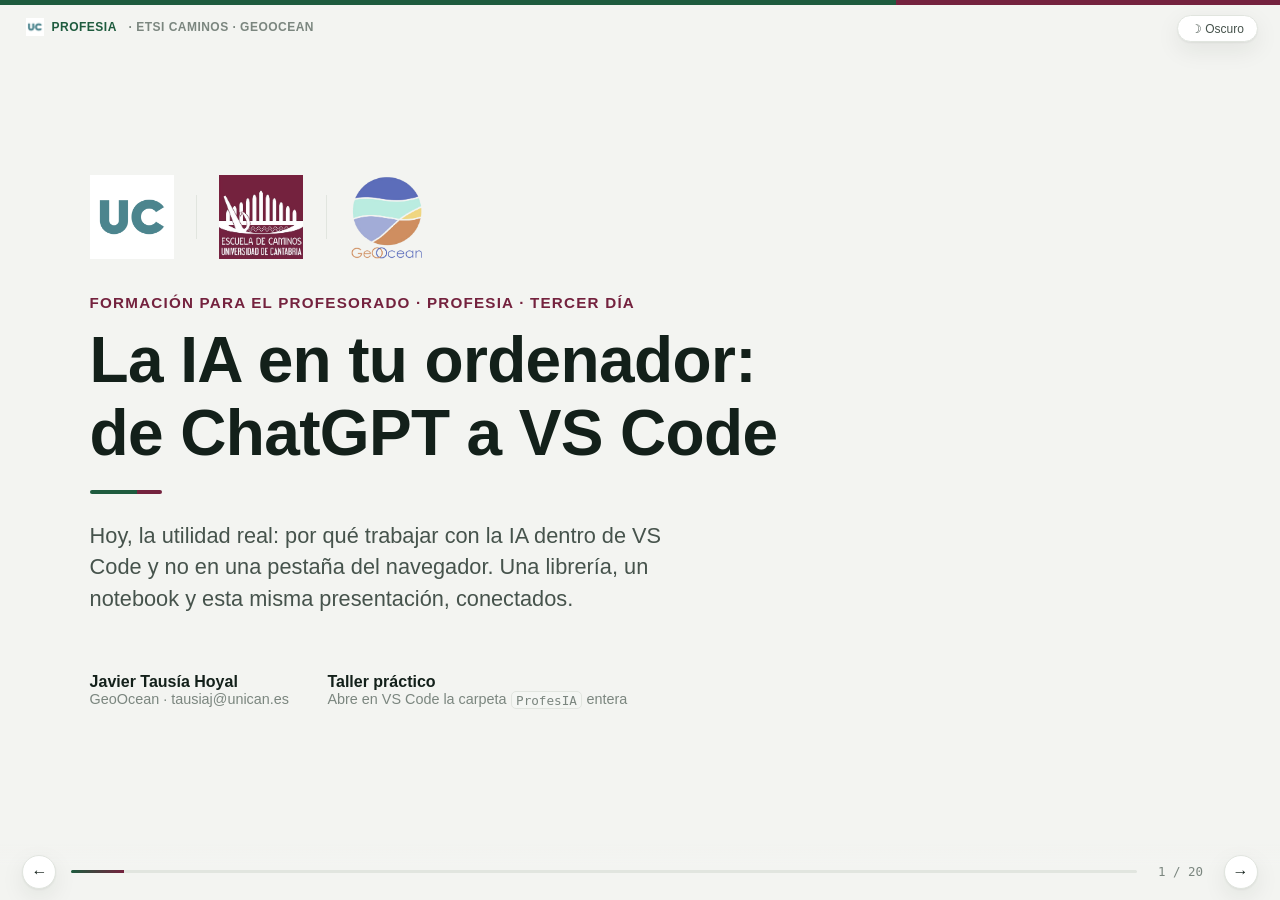
==== commit f2cd82d5: "[JTH] integrate the viga example in the slides" ====
--- a/slides/index.html
+++ b/slides/index.html
@@ -28,59 +28,386 @@
         <span class="divider"></span>
         <img src="assets/logos/geoocean.png" alt="GeoOcean" />
       </div>
-      <p class="kicker">Formación para el profesorado &middot; ProfesIA</p>
+      <p class="kicker">Formación para el profesorado &middot; ProfesIA &middot; Tercer día</p>
       <h1>La IA en tu ordenador: de ChatGPT a VS Code</h1>
       <div class="divider-bar"></div>
-      <h2>Quién está detrás de la inteligencia artificial, cómo usarla dentro de VS Code y cómo ejecutar y depurar
-        Python, paso a paso y sin dar nada por supuesto.</h2>
+      <h2>Hoy, la utilidad real: por qué trabajar con la IA dentro de VS Code y no en una pestaña del navegador. Una
+        librería, un notebook y esta misma presentación, conectados.</h2>
       <div class="title-meta">
         <div><strong>Javier Tausía Hoyal</strong>GeoOcean &middot; tausiaj@unican.es</div>
-        <div><strong>Taller práctico</strong>Trae tu portátil: lo instalamos juntos</div>
+        <div><strong>Taller práctico</strong>Abre en VS Code la carpeta <code>ProfesIA</code> entera</div>
       </div>
     </section>
 
     <!-- ============================================================ 2 -->
     <section class="slide">
-      <p class="kicker">Primer día &middot; De dónde partimos</p>
-      <h1>Lo que ya hemos hecho, paso a paso</h1>
-      <h2>El primer día dejamos el ordenador listo. Hoy entendemos qué hay detrás y lo ponemos a trabajar.</h2>
+      <p class="kicker">Tercer día &middot; De dónde partimos</p>
+      <h1>Lo que ya sabemos hacer</h1>
+      <h2>Dos días, dos objetivos cumplidos: el ordenador listo y la IA trabajando dentro de VS Code. Pulsa un tema
+        para repasarlo en el anexo.</h2>
+      <div class="body cols-2">
+        <div class="card green">
+          <h3><span class="pill">Día 1</span>&nbsp; El ordenador, listo</h3>
+          <ol class="steps">
+            <li><strong>Cuenta de GitHub</strong> con el correo de unican.</li>
+            <li><strong>Miniforge</strong> instalado: Python y <code>conda</code>.</li>
+            <li><strong>Entorno aislado</strong>: <code>conda create -n profesia python=3.12</code></li>
+            <li><strong>VS Code</strong> instalado.</li>
+            <li><strong>Abrir una carpeta</strong> con VS Code.</li>
+            <li><strong>Extensión de Python</strong> instalada.</li>
+            <li><strong>Entorno seleccionado</strong>: <code>3.12 ('profesia')</code> abajo a la derecha.</li>
+          </ol>
+        </div>
+        <div class="card green">
+          <h3><span class="pill">Día 2</span>&nbsp; Entender y ejecutar</h3>
+          <ul class="recap-links">
+            <li><a href="#11">Quién es quién: OpenAI, Anthropic, Google, Microsoft</a></li>
+            <li><a href="#12">El mapa: empresa → modelo → chat → extensión</a></li>
+            <li><a href="#13">Qué es VS Code y sus extensiones</a></li>
+            <li><a href="#15">Archivos de texto y binarios (un <code>.ipynb</code> es texto)</a></li>
+            <li><a href="#17">Añadir librerías al entorno <code>profesia</code></a></li>
+            <li><a href="#18">Ejecutar <code>viga.py</code> y <code>viga.ipynb</code>: 22.1 mm</a></li>
+            <li><a href="#19">Depurar <code>viga_con_error.py</code> con <kbd>F5</kbd></a></li>
+            <li><a href="#20">Pedirle cosas a la IA dentro de VS Code</a></li>
+          </ul>
+        </div>
+      </div>
+      <div class="callout red" style="margin-top:1.3rem">
+        <span class="big">❓</span>
+        <span><strong>Hoy, día 3:</strong> ¿por qué todo esto y no simplemente la web de ChatGPT? Lo vemos con un
+          ejemplo de verdad: una viga que se dobla <em>dentro de esta presentación</em>, con datos que calcula
+          Python.</span>
+      </div>
+    </section>
+
+    <!-- ============================================================ 3 -->
+    <section class="slide">
+      <p class="kicker">Hoy &middot; La pregunta</p>
+      <h1>¿Por qué VS Code, si ya tengo ChatGPT en el navegador?</h1>
+      <h2>El modelo es el mismo. Lo que cambia es <strong>dónde trabaja</strong>: en una pestaña aislada o dentro de
+        tu carpeta, con tus archivos y tu Python.</h2>
+      <div class="body">
+        <table class="map compare">
+          <thead>
+            <tr>
+              <th></th>
+              <th>Chat en la web <small>ChatGPT, Claude, Gemini</small></th>
+              <th class="vsc-col">IA dentro de VS Code <small>Copilot, Claude Code, Codex</small></th>
+            </tr>
+          </thead>
+          <tbody>
+            <tr>
+              <td>Qué ve</td>
+              <td>Lo que le pegas o subes, archivo a archivo.</td>
+              <td class="vsc-col">Tu <strong>carpeta entera</strong>, siempre al día.</td>
+            </tr>
+            <tr>
+              <td>Dónde ejecuta</td>
+              <td>En su nube, sin tus librerías ni tus datos.</td>
+              <td class="vsc-col">En <strong>tu ordenador</strong>, con el entorno <code>profesia</code>.</td>
+            </tr>
+            <tr>
+              <td>Cómo cambia el código</td>
+              <td>Te da un bloque; tú copias y pegas.</td>
+              <td class="vsc-col">Edita <strong>varios archivos a la vez</strong>; tú aceptas cada cambio.</td>
+            </tr>
+            <tr>
+              <td>Cómo lo compruebas</td>
+              <td>Te fías de lo que dice.</td>
+              <td class="vsc-col">Lo <strong>ejecutas y depuras</strong> ahí mismo: ¿sale 22.1 mm?</td>
+            </tr>
+            <tr>
+              <td>Qué te queda</td>
+              <td>Una conversación.</td>
+              <td class="vsc-col"><strong>Archivos</strong>: librerías, notebooks, datos… y presentaciones.</td>
+            </tr>
+          </tbody>
+        </table>
+        <div class="callout">
+          <span class="big">🧰</span>
+          <span><strong>Regla práctica:</strong> la web, para preguntar y pensar; VS Code, para hacer cosas que se
+            quedan.</span>
+        </div>
+      </div>
+    </section>
+
+    <!-- ============================================================ 4 -->
+    <section class="slide">
+      <p class="kicker">Hoy &middot; 1 de 4 &middot; Lo que ves también es código</p>
+      <h1>Esta presentación es un archivo de texto</h1>
+      <h2>No está hecha con PowerPoint: son unos pocos archivos de texto que la IA escribió conmigo en VS Code.
+        Se pueden leer, cambiar y guardar en GitHub como cualquier código.</h2>
+      <div class="body cols-2">
+        <div class="peek tree">
+          <div class="ph">ProfesIA, en el explorador de VS Code</div>
+          <pre>ProfesIA/
+├── ejemplos/
+│   ├── <b>vigas.py</b>                 <i>la librería</i>
+│   ├── <b>viga_interactiva.ipynb</b>   <i>el notebook</i>
+│   └── …
+└── slides/
+    ├── <b>index.html</b>               <i>el contenido</i>
+    ├── <b>style.css</b>                <i>los colores y tamaños</i>
+    ├── <b>deck.js</b>                  <i>pasar diapositivas</i>
+    ├── viga.js                  <i>dibuja la viga</i>
+    └── data/
+        └── <b>viga_datos.js</b>        <i>¡lo escribe Python!</i></pre>
+        </div>
+        <div>
+          <ol class="steps">
+            <li><strong>Archivo → Abrir carpeta…</strong> → la carpeta <code>ProfesIA</code> entera, no solo
+              <code>ejemplos</code>.
+            </li>
+            <li>Instala la extensión <strong>Live Preview</strong> (de Microsoft):
+              <kbd>Ctrl</kbd>+<kbd>Shift</kbd>+<kbd>X</kbd>.
+            </li>
+            <li>Clic derecho en <code>slides/index.html</code> → <strong>Show Preview</strong>: la presentación,
+              dentro de VS Code.</li>
+            <li>Pídele a la IA: <em>«Añade una diapositiva al final con mis datos de contacto»</em>. Acepta el cambio
+              y la vista previa se actualiza sola.</li>
+          </ol>
+          <div class="callout" style="margin-top:1rem">
+            <span class="big">👁️</span>
+            <span>Lo mismo con otros formatos de texto: <strong>Markdown</strong>
+              (<kbd>Ctrl</kbd>+<kbd>Shift</kbd>+<kbd>V</kbd>), <strong>CSV</strong>, <strong>LaTeX</strong>… se
+              escriben y se ven en el mismo sitio.</span>
+          </div>
+        </div>
+      </div>
+    </section>
+
+    <!-- ============================================================ 5 -->
+    <section class="slide">
+      <p class="kicker">Hoy &middot; 2 de 4 &middot; Un ejemplo potente</p>
+      <h1>Un cálculo, cuatro archivos</h1>
+      <h2>La viga de siempre, organizada como un proyecto de verdad. Cada archivo hace una sola cosa, y la IA puede
+        trabajar con todos a la vez porque los ve todos.</h2>
+      <div class="body">
+        <div class="flow">
+          <div class="flow-step">
+            <span class="where">ejemplos/vigas.py</span>
+            <h3>Librería</h3>
+            <p>Las fórmulas, escritas una sola vez. Se importan desde cualquier notebook o script.</p>
+          </div>
+          <div class="flow-step">
+            <span class="where">ejemplos/viga_interactiva.ipynb</span>
+            <h3>Notebook</h3>
+            <p>Usa la librería, crea una mini interfaz con deslizadores y exporta los resultados.</p>
+          </div>
+          <div class="flow-step">
+            <span class="where">slides/data/viga_datos.js</span>
+            <h3>Datos</h3>
+            <p>Un archivo de texto que escribe Python: flechas y momentos de la viga.</p>
+          </div>
+          <div class="flow-step cloud">
+            <span class="where">slides/index.html</span>
+            <h3>Presentación</h3>
+            <p>Lee esos datos y dibuja la viga mientras arrastras la carga.</p>
+          </div>
+        </div>
+        <div class="cols-2">
+          <div class="callout">
+            <span class="big">🔁</span>
+            <span>Cambias el perfil en el notebook → <strong>Run All</strong> → recargas la presentación: la viga
+              ya es otra.</span>
+          </div>
+          <div class="callout red">
+            <span class="big">📋</span>
+            <span>En la web de un chat, esto serían cuatro conversaciones y mucho copiar y pegar.</span>
+          </div>
+        </div>
+      </div>
+    </section>
+
+    <!-- ============================================================ 6 -->
+    <section class="slide">
+      <p class="kicker">Hoy &middot; 3 de 4 &middot; Librería y notebook</p>
+      <h1>Escribir la física una vez, usarla en todas partes</h1>
+      <h2>La librería guarda las fórmulas. El notebook las usa, las convierte en una mini interfaz y le pasa los
+        resultados a la presentación.</h2>
+      <div class="body cols-2">
+        <div class="code-card">
+          <div class="ch"><span>vigas.py</span><span class="run">librería</span></div>
+          <pre><span class="k">def</span> <span class="f">calcula_viga</span>(x, L, a, P, E, I, apoyo):
+    <span class="s">"""Flecha [m] y momento [N·m] en x."""</span>
+    <span class="k">if</span> apoyo == <span class="s">"voladizo"</span>:
+        flecha = np.where(x &lt;= a,
+            P*x**2*(3*a - x) / (6*E*I),
+            P*a**2*(3*x - a) / (6*E*I))
+        momento = np.where(x &lt;= a, -P*(a - x), 0)
+    <span class="k">elif</span> apoyo == <span class="s">"biapoyada"</span>:
+        <span class="c">…</span>
+    <span class="k">return</span> flecha, momento</pre>
+          <div class="use"><strong>Librería (<code>.py</code>)</strong>: funciones que se importan con
+            <code>from vigas import calcula_viga</code>. Si la mejoras, mejoran todos los notebooks que la usan.
+          </div>
+        </div>
+        <div class="code-card">
+          <div class="ch"><span>viga_interactiva.ipynb</span><span class="run">▶▶ Run All</span></div>
+          <div class="cell code">
+            <pre><span class="k">from</span> vigas <span class="k">import</span> calcula_viga, exporta_para_diapositivas</pre>
+          </div>
+          <div class="cell code">
+            <pre>widgets.interact(dibuja_viga, a=…, P=…, apoyo=…)</pre>
+            <div class="out widget-mock" aria-hidden="true">
+              <span>a [m]</span><i style="--v:100%"></i><b>3.0</b>
+              <span>P [kN]</span><i style="--v:25%"></i><b>10</b>
+              <span>apoyo</span><em><u>voladizo</u> biapoyada</em>
+            </div>
+          </div>
+          <div class="cell code">
+            <pre>exporta_para_diapositivas(<span class="s">"../slides/data/viga_datos.js"</span>, perfil=PERFIL)</pre>
+            <div class="out">Escrito ../slides/data/viga_datos.js (57 kB)</div>
+          </div>
+          <div class="use"><strong>Notebook</strong>: prueba la librería (¿22.1 mm?), mueve los deslizadores para
+            explorar y exporta los datos para la siguiente diapositiva.</div>
+        </div>
+      </div>
+    </section>
+
+    <!-- ============================================================ 7 -->
+    <section class="slide viga-slide">
+      <p class="kicker">Hoy &middot; 4 de 4 &middot; Datos de Python, dibujados aquí</p>
+      <h1>La viga, en directo</h1>
+      <h2>Arrastra la carga sobre la viga. Se dobla más donde el momento flector es mayor y, si la tensión pasa del
+        límite elástico, se pone roja.</h2>
+      <div class="body viga-demo" id="viga-demo" data-no-swipe>
+        <div class="viga-stage">
+          <svg id="viga-svg" viewBox="0 0 800 350" role="img"
+            aria-label="Viga con una carga puntual: deformada y diagrama de momentos flectores"></svg>
+        </div>
+        <div class="viga-panel">
+          <div class="seg" role="group" aria-label="Tipo de apoyo">
+            <button type="button" data-apoyo="voladizo" class="on">Voladizo</button>
+            <button type="button" data-apoyo="biapoyada">Biapoyada</button>
+          </div>
+          <label class="ctl"><span>Carga <b id="viga-P-out">10 kN</b></span>
+            <input type="range" id="viga-P" min="0" max="40" step="1" value="10" />
+          </label>
+          <label class="ctl"><span>Posición <b id="viga-a-out">3.0 m</b></span>
+            <input type="range" id="viga-a" min="0" max="3" step="0.1" value="3" />
+          </label>
+          <div class="stats">
+            <div class="stat"><span>Flecha máx.</span><b id="viga-w">–</b></div>
+            <div class="stat"><span>Momento máx.</span><b id="viga-M">–</b></div>
+          </div>
+          <div class="meter-wrap">
+            <div class="meter-head"><span>Tensión máx.</span><b id="viga-s">–</b></div>
+            <div class="meter"><i id="viga-s-bar"></i><span class="fy" title="Límite elástico"></span></div>
+            <div class="meter-foot"><span>0</span><span id="viga-fy">fy</span></div>
+          </div>
+          <p id="viga-state" class="viga-state">–</p>
+        </div>
+        <p class="viga-src" id="viga-src">Cargando <code>data/viga_datos.js</code>…</p>
+      </div>
+    </section>
+
+    <!-- ============================================================ 8 -->
+    <section class="slide">
+      <p class="kicker">Hoy &middot; Tu turno</p>
+      <h1>Retos para pedirle a la IA</h1>
+      <h2>Con la carpeta <code>ProfesIA</code> abierta, prueba en el chat de tu extensión. Fíjate en
+        <strong>cuántos archivos</strong> toca cada petición: eso es lo que no puede hacer la web.</h2>
+      <div class="body cols-2 retos">
+        <div class="prompt">
+          <span class="tag">1 &middot; Ampliar la librería</span>
+          «Añade a <code>vigas.py</code> una carga repartida <em>q</em> en kN/m y compruébala con la fórmula de
+          libro 5qL⁴/384EI.»
+          <span class="then">Toca: la librería. Compruébalo en el notebook.</span>
+        </div>
+        <div class="prompt">
+          <span class="tag">2 &middot; Comprobar</span>
+          «Escribe tests para <code>vigas.py</code> que verifiquen PL³/3EI en voladizo y PL³/48EI en biapoyada.»
+          <span class="then">Toca: un archivo nuevo de tests. Ejecútalos tú.</span>
+        </div>
+        <div class="prompt">
+          <span class="tag">3 &middot; Mejorar la diapositiva</span>
+          «En la diapositiva “La viga, en directo”, añade un selector de perfil, de IPE 160 a IPE 300.»
+          <span class="then">Toca: la librería, el notebook y la presentación.</span>
+        </div>
+        <div class="prompt">
+          <span class="tag">4 &middot; Tu asignatura</span>
+          «Crea una librería y un notebook con deslizadores para [un muro, un canal, una ola…] y una diapositiva que
+          lo dibuje.»
+          <span class="then">El mismo patrón, con tu materia.</span>
+        </div>
+      </div>
+      <div class="cols-3" style="margin-top:1.2rem">
+        <div class="callout"><span class="big">👀</span><span><strong>Mira el diff.</strong> Verde lo que entra,
+            rojo lo que sale.</span></div>
+        <div class="callout"><span class="big">📐</span><span><strong>Compara con un caso de libro</strong> antes
+            de fiarte.</span></div>
+        <div class="callout red"><span class="big">↩️</span><span><strong>¿No te convence?</strong> Rechaza el
+            cambio o pide otra cosa.</span></div>
+      </div>
+    </section>
+
+    <!-- ============================================================ 9 -->
+    <section class="slide">
+      <p class="kicker">Para casa</p>
+      <h1>Lista de comprobación</h1>
+      <h2>Lo de los días 1 y 2, y lo de hoy. Si puedes marcar todo, sabes usar la IA para hacer cosas que se
+        quedan.</h2>
       <div class="body cols-2">
         <div>
-          <ol class="steps">
-            <li><strong>Cuenta de GitHub</strong> con el correo de unican: el repositorio mundial de código
-              abierto.</li>
-            <li><strong>Descargar Miniforge</strong>: gestiona entornos de programación de forma limpia; muy usado
-              para Python.</li>
-            <li><strong>Crear un entorno aislado</strong> con Python:
-              <code>conda create -n profesia python=3.12</code></li>
-            <li><strong>Descargar VS Code</strong>: el editor de textos del siglo XXI, con todo lo necesario para
-              programar, Copilot incluido.</li>
-            <li><strong>Abrir una carpeta</strong> del ordenador con VS Code: la forma óptima de trabajar.</li>
-            <li><strong>Instalar la extensión de Python</strong> en VS Code, para leer bien los archivos.</li>
-            <li><strong>Seleccionar el entorno</strong> de Python en esa carpeta, para poder ejecutar los
-              archivos.</li>
-          </ol>
-        </div>
-        <div>
-          <h3 class="os-head">Y ahora, cómo seguimos</h3>
-          <ol class="steps">
-            <li><strong>Quién es quién</strong>: las empresas de la IA y quién las dirige.</li>
-            <li><strong>El mapa</strong>: empresa → modelo → chat → extensión de VS Code.</li>
-            <li><strong>La herramienta</strong>: VS Code, sus extensiones y los tipos de archivo.</li>
-            <li><strong>Manos a la obra</strong>: ejecutar y depurar Python en el entorno <code>profesia</code>.</li>
-            <li><strong>Todo junto</strong>: pedirle cosas a la IA dentro de VS Code.</li>
-          </ol>
-          <div class="callout" style="margin-top:1rem">
-            <span class="big">🧭</span>
-            <span>¿Te falta algún paso del primer día? Repásalo en las diapositivas 8 y 9 antes de seguir.</span>
-          </div>
-        </div>
-      </div>
-    </section>
-
-    <!-- ============================================================ 3 -->
-    <section class="slide">
-      <p class="kicker">Antes de empezar &middot; ¿Quién es quién?</p>
+          <h3 class="os-head">Días 1 y 2</h3>
+          <ul class="checklist">
+            <li><label><input type="checkbox" /><span>Entorno <code>profesia</code> con las librerías del
+                  curso</span></label></li>
+            <li><label><input type="checkbox" /><span><code>viga.py</code> ejecutado: «Flecha máxima: 22.1
+                  mm»</span></label></li>
+            <li><label><input type="checkbox" /><span>Error de <code>viga_con_error.py</code> encontrado con el
+                  depurador</span></label></li>
+            <li><label><input type="checkbox" /><span>Extensión de IA instalada y con la sesión
+                  iniciada</span></label></li>
+          </ul>
+          <h3 class="os-head" style="margin-top:1.1rem">Día 3</h3>
+          <ul class="checklist">
+            <li><label><input type="checkbox" /><span>Material actualizado (ZIP nuevo de GitHub) y la carpeta
+                  <code>ProfesIA</code> abierta entera</span></label></li>
+            <li><label><input type="checkbox" /><span>La presentación vista dentro de VS Code con <strong>Live
+                    Preview</strong></span></label></li>
+            <li><label><input type="checkbox" /><span><code>viga_interactiva.ipynb</code> ejecutado y los
+                  deslizadores funcionando</span></label></li>
+            <li><label><input type="checkbox" /><span>Exportado con <code>"IPE 300"</code> y la diapositiva 7 lo
+                  muestra</span></label></li>
+            <li><label><input type="checkbox" /><span>Un reto pedido a la IA, revisado y
+                  comprobado</span></label></li>
+          </ul>
+        </div>
+        <div class="links">
+          <a href="https://github.com/GeoOcean/ProfesIA" target="_blank" rel="noopener"><span
+              class="logo logo-github"></span><span>github.com/GeoOcean/ProfesIA<small>Esta presentación y los
+                ejemplos</small></span></a>
+          <a href="https://marketplace.visualstudio.com/items?itemName=ms-vscode.live-server" target="_blank"
+            rel="noopener"><img class="img-logo" src="assets/logos/vscode.png" alt="" /><span>Live
+              Preview<small>Ver páginas HTML dentro de VS Code</small></span></a>
+          <a href="https://code.visualstudio.com" target="_blank" rel="noopener"><img class="img-logo"
+              src="assets/logos/vscode.png" alt="" /><span>code.visualstudio.com<small>Descargar VS
+                Code</small></span></a>
+          <a href="https://github.com/conda-forge/miniforge" target="_blank" rel="noopener"><span
+              class="logo logo-conda"></span><span>github.com/conda-forge/miniforge<small>Descargar
+                Miniforge</small></span></a>
+          <a href="https://docs.github.com/es/copilot/how-tos/manage-your-account/get-free-access-to-copilot-pro"
+            target="_blank" rel="noopener"><span class="logo logo-copilot"></span><span>Copilot gratis para
+              docentes<small>GitHub Education · 200 créditos de IA al mes</small></span></a>
+          <p class="muted" style="margin-top:0.6rem">¿Dudas? <strong>tausiaj@unican.es</strong> &middot; GeoOcean</p>
+        </div>
+      </div>
+    </section>
+
+    <!-- ============================================================ 10 -->
+    <section class="slide section-slide">
+      <p class="kicker">Anexo</p>
+      <h1>Repaso del día 2</h1>
+      <div class="divider-bar"></div>
+      <h2>Las diapositivas de la sesión anterior, por si quieres volver a algún paso: quién es quién, el mapa de la
+        IA, VS Code, Miniforge, el entorno, ejecutar, depurar y pedirle cosas a la IA.</h2>
+    </section>
+
+    <!-- ============================================================ 11 -->
+    <section class="slide">
+      <p class="kicker">Anexo &middot; Día 2 &middot; ¿Quién es quién?</p>
       <h1>Cuatro empresas, cuatro caras</h1>
       <h2>Casi todo lo que oímos sobre IA sale de estas cuatro empresas. Conocer a quién las dirige ayuda a entender
         las noticias.</h2>
@@ -101,7 +428,8 @@
               <span class="company"><span class="logo logo-anthropic"></span>Anthropic</span>
               <h3>Dario Amodei</h3>
               <span class="role">CEO y cofundador de Anthropic</span>
-              <p>Dejó OpenAI en 2021 para fundar Anthropic, centrada en una IA segura. Crean <strong>Claude</strong>.</p>
+              <p>Dejó OpenAI en 2021 para fundar Anthropic, centrada en una IA segura. Crean <strong>Claude</strong>.
+              </p>
             </div>
           </div>
           <div class="person">
@@ -119,7 +447,8 @@
               <span class="company"><span class="ms-logo"><i></i><i></i><i></i><i></i></span>Microsoft</span>
               <h3>Satya Nadella</h3>
               <span class="role">CEO de Microsoft</span>
-              <p>Gran inversor de OpenAI desde 2019. Lleva la IA a Office, Windows y GitHub: <strong>Copilot</strong>.</p>
+              <p>Gran inversor de OpenAI desde 2019. Lleva la IA a Office, Windows y GitHub: <strong>Copilot</strong>.
+              </p>
             </div>
           </div>
         </div>
@@ -135,18 +464,20 @@
       <p class="credits">Fotos (Wikimedia Commons): Altman, <a
           href="https://commons.wikimedia.org/w/index.php?curid=193265087" target="_blank" rel="noopener">Oficina del
           Primer Ministro de Japón</a>, CC BY 4.0 &middot; Amodei, <a
-          href="https://commons.wikimedia.org/w/index.php?curid=185801188" target="_blank" rel="noopener">TechCrunch</a>,
-        CC BY 2.0 &middot; Hassabis, <a href="https://commons.wikimedia.org/w/index.php?curid=172057215"
-          target="_blank" rel="noopener">John Sears</a>, CC BY-SA 4.0 &middot; Nadella, <a
+          href="https://commons.wikimedia.org/w/index.php?curid=185801188" target="_blank"
+          rel="noopener">TechCrunch</a>,
+        CC BY 2.0 &middot; Hassabis, <a href="https://commons.wikimedia.org/w/index.php?curid=172057215" target="_blank"
+          rel="noopener">John Sears</a>, CC BY-SA 4.0 &middot; Nadella, <a
           href="https://commons.wikimedia.org/w/index.php?curid=95777523" target="_blank" rel="noopener">Brian Smale y
           Microsoft</a>, CC BY-SA 4.0</p>
     </section>
 
-    <!-- ============================================================ 4 -->
-    <section class="slide">
-      <p class="kicker">El mapa</p>
+    <!-- ============================================================ 12 -->
+    <section class="slide">
+      <p class="kicker">Anexo &middot; Día 2 &middot; El mapa</p>
       <h1>Empresa, modelo, chat… y su versión para VS Code</h1>
-      <h2>El <strong>modelo</strong> es el cerebro. El chat de la web y la extensión de VS Code son dos puertas distintas
+      <h2>El <strong>modelo</strong> es el cerebro. El chat de la web y la extensión de VS Code son dos puertas
+        distintas
         al mismo cerebro.</h2>
       <div class="body">
         <table class="map">
@@ -163,14 +494,16 @@
               <td><span class="co"><span class="logo logo-openai"></span>OpenAI</span></td>
               <td>GPT-6</td>
               <td>ChatGPT<small>chatgpt.com</small></td>
-              <td class="vsc-col"><span class="inline"><span class="logo logo-openai"></span>Codex</span><small>Extensión
+              <td class="vsc-col"><span class="inline"><span
+                    class="logo logo-openai"></span>Codex</span><small>Extensión
                   oficial de OpenAI</small></td>
             </tr>
             <tr>
               <td><span class="co"><span class="logo logo-anthropic"></span>Anthropic</span></td>
               <td>Claude<small>Opus y Sonnet 5.5</small></td>
               <td>Claude<small>claude.ai</small></td>
-              <td class="vsc-col"><span class="inline"><span class="logo logo-claude"></span>Claude Code</span><small>Extensión
+              <td class="vsc-col"><span class="inline"><span class="logo logo-claude"></span>Claude
+                  Code</span><small>Extensión
                   oficial de Anthropic</small></td>
             </tr>
             <tr>
@@ -197,7 +530,8 @@
           </div>
           <div class="card green">
             <span class="pill">Modelo</span>
-            <p style="margin-top:0.4rem">El «cerebro». Cambia de versión cada pocos meses; el nombre de la puerta no.</p>
+            <p style="margin-top:0.4rem">El «cerebro». Cambia de versión cada pocos meses; el nombre de la puerta no.
+            </p>
           </div>
           <div class="card red">
             <span class="pill red">Para docentes</span>
@@ -209,9 +543,9 @@
       </div>
     </section>
 
-    <!-- ============================================================ 5 -->
-    <section class="slide">
-      <p class="kicker">La herramienta &middot; VS Code</p>
+    <!-- ============================================================ 13 -->
+    <section class="slide">
+      <p class="kicker">Anexo &middot; Día 2 &middot; VS Code</p>
       <h1>¿Qué es VS Code?</h1>
       <h2>Un editor gratuito de Microsoft para Windows, macOS y Linux. No es «solo para programadores»: es una mesa de
         trabajo para cualquier archivo de texto, y en él vive también la IA.</h2>
@@ -229,20 +563,26 @@
           <div class="bar"><i style="background:#ff5f57"></i><i style="background:#febc2e"></i><i
               style="background:#28c840"></i><span>viga.py — ejemplos</span></div>
           <div class="main">
-            <div class="act"><span class="badge">1</span><span class="on"></span><span></span><span></span><span></span><span></span></div>
-            <div class="side"><span class="badge">2</span><span class="h">EXPLORADOR</span><br>▾ ejemplos<br>&nbsp;&nbsp;▸ data<br>&nbsp;&nbsp;▾ scripts<br>
-              <div class="sel">&nbsp;&nbsp;&nbsp;&nbsp;viga.py</div>&nbsp;&nbsp;&nbsp;&nbsp;viga_con_error.py<br>&nbsp;&nbsp;viga.ipynb
+            <div class="act"><span class="badge">1</span><span
+                class="on"></span><span></span><span></span><span></span><span></span></div>
+            <div class="side"><span class="badge">2</span><span class="h">EXPLORADOR</span><br>▾
+              ejemplos<br>&nbsp;&nbsp;▸ data<br>&nbsp;&nbsp;▾ scripts<br>
+              <div class="sel">&nbsp;&nbsp;&nbsp;&nbsp;viga.py</div>
+              &nbsp;&nbsp;&nbsp;&nbsp;viga_con_error.py<br>&nbsp;&nbsp;viga.ipynb
             </div>
             <div class="center">
-              <div class="editor"><span class="badge">3</span><span class="k">import</span> numpy <span class="k">as</span> np
-
-L = <span class="n">3.0</span>  <span class="c"># longitud [m]</span>
-P = <span class="n">10e3</span> <span class="c"># carga [N]</span>
-E = <span class="n">210e9</span> <span class="c"># acero [Pa]</span>
-
-x = np.<span class="f">linspace</span>(<span class="n">0</span>, L, <span class="n">100</span>)
-<span class="f">print</span>(<span class="s">"Flecha máxima…"</span>)</div>
-              <div class="term"><span class="badge">4</span>TERMINAL<br><b>$ python scripts/viga.py</b><br>Flecha máxima: 22.1 mm</div>
+              <div class="editor"><span class="badge">3</span><span class="k">import</span> numpy <span
+                  class="k">as</span> np
+
+                L = <span class="n">3.0</span> <span class="c"># longitud [m]</span>
+                P = <span class="n">10e3</span> <span class="c"># carga [N]</span>
+                E = <span class="n">210e9</span> <span class="c"># acero [Pa]</span>
+
+                x = np.<span class="f">linspace</span>(<span class="n">0</span>, L, <span class="n">100</span>)
+                <span class="f">print</span>(<span class="s">"Flecha máxima…"</span>)
+              </div>
+              <div class="term"><span class="badge">4</span>TERMINAL<br><b>$ python scripts/viga.py</b><br>Flecha
+                máxima: 22.1 mm</div>
             </div>
             <div class="chat"><span class="badge">5</span>
               <div class="msg me">¿Qué hace este archivo?</div>
@@ -258,9 +598,9 @@
         español: <kbd>Ctrl</kbd>+<kbd>Shift</kbd>+<kbd>P</kbd> → «Configure Display Language».</p>
     </section>
 
-    <!-- ============================================================ 6 -->
-    <section class="slide">
-      <p class="kicker">La herramienta &middot; Extensiones</p>
+    <!-- ============================================================ 14 -->
+    <section class="slide">
+      <p class="kicker">Anexo &middot; Día 2 &middot; Extensiones</p>
       <h1>Las extensiones le dan superpoderes</h1>
       <h2>VS Code recién instalado solo edita texto. Cada extensión añade una habilidad. Las de IA son el puente entre
         tu editor y un modelo que vive en la nube.</h2>
@@ -290,7 +630,8 @@
         <div>
           <p style="margin-bottom:0.7rem">Instalar una: <kbd>Ctrl</kbd>+<kbd>Shift</kbd>+<kbd>X</kbd> (en Mac
             <kbd>⌘</kbd>+<kbd>Shift</kbd>+<kbd>X</kbd>) → buscar el nombre → <strong>Install</strong>. Hoy
-            instalamos estas:</p>
+            instalamos estas:
+          </p>
           <div class="ext-list">
             <div class="ext"><span class="logo logo-python"></span>
               <div>
@@ -323,16 +664,18 @@
       </div>
     </section>
 
-    <!-- ============================================================ 7 -->
-    <section class="slide">
-      <p class="kicker">Entender los archivos</p>
+    <!-- ============================================================ 15 -->
+    <section class="slide">
+      <p class="kicker">Anexo &middot; Día 2 &middot; Los archivos</p>
       <h1>Archivos de texto y archivos binarios</h1>
       <h2>Todo archivo son ceros y unos. La diferencia es si esos bytes son <strong>letras que una persona puede
           leer</strong> o un formato que solo entiende su programa.</h2>
       <div class="body cols-2">
         <div class="card green">
           <h3>Texto</h3>
-          <div class="ext-chips"><span>.py</span><span>.ipynb</span><span>.m</span><span>.csv</span><span>.txt</span><span>.md</span><span>.tex</span><span>.json</span></div>
+          <div class="ext-chips">
+            <span>.py</span><span>.ipynb</span><span>.m</span><span>.csv</span><span>.txt</span><span>.md</span><span>.tex</span><span>.json</span>
+          </div>
           <p>Se abren con cualquier editor. VS Code y la IA los leen y modifican directamente, y se ve qué ha cambiado
             línea a línea.</p>
           <div class="peek">
@@ -346,7 +689,9 @@
         </div>
         <div class="card red">
           <h3>Binario</h3>
-          <div class="ext-chips"><span>.docx</span><span>.xlsx</span><span>.pdf</span><span>.png</span><span>.mat</span><span>.exe</span></div>
+          <div class="ext-chips">
+            <span>.docx</span><span>.xlsx</span><span>.pdf</span><span>.png</span><span>.mat</span><span>.exe</span>
+          </div>
           <p>Necesitan su programa (Word, Excel, un visor…). Abiertos como texto son símbolos sin sentido, y la IA
             tiene que convertirlos antes de entenderlos.</p>
           <div class="peek garbage">
@@ -388,9 +733,9 @@
       </template>
     </section>
 
-    <!-- ============================================================ 8 -->
-    <section class="slide">
-      <p class="kicker">Manos a la obra &middot; 1 de 4</p>
+    <!-- ============================================================ 16 -->
+    <section class="slide">
+      <p class="kicker">Anexo &middot; Día 2 &middot; Manos a la obra 1 de 4</p>
       <h1>Instalar Python con Miniforge</h1>
       <h2><strong>Miniforge</strong> trae Python y <strong>conda</strong>, que instala librerías y las organiza en
         «entornos». Es gratuito y sin las restricciones de licencia de Anaconda.</h2>
@@ -399,7 +744,8 @@
           <h3 class="os-head">Windows</h3>
           <ol class="steps">
             <li>Entra en <strong>github.com/conda-forge/miniforge</strong> y descarga
-              <code>Miniforge3-Windows-x86_64.exe</code>.</li>
+              <code>Miniforge3-Windows-x86_64.exe</code>.
+            </li>
             <li>Instálalo con las opciones por defecto («Just Me»).</li>
             <li>En el menú Inicio abre <strong>Miniforge Prompt</strong>.</li>
             <li>Para usar conda también en la terminal de VS Code:</li>
@@ -430,9 +776,9 @@
       </div>
     </section>
 
-    <!-- ============================================================ 9 -->
-    <section class="slide">
-      <p class="kicker">Manos a la obra &middot; 2 de 4</p>
+    <!-- ============================================================ 17 -->
+    <section class="slide">
+      <p class="kicker">Anexo &middot; Día 2 &middot; Manos a la obra 2 de 4</p>
       <h1>El entorno profesia, y decírselo a VS Code</h1>
       <h2>Un <strong>entorno</strong> es una caja de herramientas por proyecto: su versión de Python y sus librerías,
         sin mezclarse con las de otros proyectos.</h2>
@@ -444,21 +790,23 @@
 conda create -n profesia python=3.12 -y</pre>
           </div>
           <div class="cmd">
-            <pre><span class="c"># hoy: añadirle las librerías del taller</span>
-conda install -n profesia numpy pandas matplotlib ipykernel -y</pre>
+            <pre><span class="c"># hoy: añadirle las librerías del curso (desde la carpeta ProfesIA)</span>
+conda install -n profesia -c conda-forge --file requirements.txt -y</pre>
           </div>
           <div class="cmd">
             <pre><span class="c"># entrar en el entorno (cada vez que abras una terminal nueva)</span>
 conda activate profesia</pre>
           </div>
           <p class="muted" style="margin-top:0.6rem">¿Falta una librería más adelante?
-            <code>conda install -n profesia scipy</code></p>
+            <code>conda install -n profesia scipy</code>
+          </p>
         </div>
         <div>
           <h3 class="os-head"><img class="img-logo" src="assets/logos/vscode.png" alt="" />En VS Code</h3>
           <ol class="steps">
             <li>Descarga el material: <strong>github.com/GeoOcean/ProfesIA</strong> → <strong>Code</strong> →
-              <strong>Download ZIP</strong>, y descomprímelo.</li>
+              <strong>Download ZIP</strong>, y descomprímelo.
+            </li>
             <li><strong>Archivo → Abrir carpeta…</strong> → la carpeta <code>ejemplos</code>.</li>
             <li>Abre <code>scripts/viga.py</code>. Pulsa <kbd>Ctrl</kbd>+<kbd>Shift</kbd>+<kbd>P</kbd> → <strong>Python:
                 Select Interpreter</strong> → elige <code>profesia</code>.</li>
@@ -472,12 +820,13 @@
       </div>
     </section>
 
-    <!-- ============================================================ 10 -->
-    <section class="slide">
-      <p class="kicker">Manos a la obra &middot; 3 de 4</p>
+    <!-- ============================================================ 18 -->
+    <section class="slide">
+      <p class="kicker">Anexo &middot; Día 2 &middot; Manos a la obra 3 de 4</p>
       <h1>Ejecutar un script y un notebook</h1>
       <h2>El mismo cálculo, la flecha de una viga en voladizo, de dos formas. Las dos usan el mismo Python del entorno
-        <code>profesia</code>.</h2>
+        <code>profesia</code>.
+      </h2>
       <div class="body cols-2">
         <div class="code-card">
           <div class="ch"><span>viga.py</span><span class="run">▶ Run Python File</span></div>
@@ -515,9 +864,9 @@
       </div>
     </section>
 
-    <!-- ============================================================ 11 -->
-    <section class="slide">
-      <p class="kicker">Manos a la obra &middot; 4 de 4</p>
+    <!-- ============================================================ 19 -->
+    <section class="slide">
+      <p class="kicker">Anexo &middot; Día 2 &middot; Manos a la obra 4 de 4</p>
       <h1>Depurar: parar el programa y mirar dentro</h1>
       <h2>Cuando algo sale mal, no hace falta llenar el código de <code>print</code>. El depurador congela el programa
         en una línea y te enseña el valor de cada variable.</h2>
@@ -554,9 +903,9 @@
       </div>
     </section>
 
-    <!-- ============================================================ 12 -->
-    <section class="slide">
-      <p class="kicker">Todo junto</p>
+    <!-- ============================================================ 20 -->
+    <section class="slide">
+      <p class="kicker">Anexo &middot; Día 2 &middot; Todo junto</p>
       <h1>Pedirle cosas a la IA dentro de VS Code</h1>
       <h2>Abre el chat de tu extensión, con la carpeta <code>ejemplos</code> abierta. Escribe en español, como a un
         compañero. La IA ve tus archivos y propone cambios que <strong>tú aceptas o rechazas</strong>.</h2>
@@ -591,43 +940,6 @@
         concretas.</p>
     </section>
 
-    <!-- ============================================================ 13 -->
-    <section class="slide">
-      <p class="kicker">Para casa</p>
-      <h1>Lista de comprobación</h1>
-      <h2>Si puedes marcar todo, ya tienes lo necesario para trabajar con IA y Python en VS Code.</h2>
-      <div class="body cols-2">
-        <ul class="checklist">
-          <li><label><input type="checkbox" /><span>Cuenta de GitHub con el correo de unican</span></label></li>
-          <li><label><input type="checkbox" /><span>VS Code instalado (y en español, si lo prefieres)</span></label></li>
-          <li><label><input type="checkbox" /><span>Extensiones <strong>Python</strong> y <strong>Jupyter</strong>
-                instaladas</span></label></li>
-          <li><label><input type="checkbox" /><span>Miniforge instalado: <code>conda --version</code> responde</span></label></li>
-          <li><label><input type="checkbox" /><span>Entorno <code>profesia</code> creado</span></label></li>
-          <li><label><input type="checkbox" /><span><code>viga.py</code> ejecutado: «Flecha máxima: 22.1 mm»</span></label></li>
-          <li><label><input type="checkbox" /><span><code>viga.ipynb</code> ejecutado con el kernel <code>profesia</code></span></label></li>
-          <li><label><input type="checkbox" /><span>Error de <code>viga_con_error.py</code> encontrado con el
-                depurador</span></label></li>
-          <li><label><input type="checkbox" /><span>Extensión de IA instalada y con la sesión iniciada</span></label></li>
-        </ul>
-        <div class="links">
-          <a href="https://github.com/GeoOcean/ProfesIA" target="_blank" rel="noopener"><span
-              class="logo logo-github"></span><span>github.com/GeoOcean/ProfesIA<small>Esta presentación y los
-                ejemplos</small></span></a>
-          <a href="https://code.visualstudio.com" target="_blank" rel="noopener"><img class="img-logo"
-              src="assets/logos/vscode.png" alt="" /><span>code.visualstudio.com<small>Descargar VS
-                Code</small></span></a>
-          <a href="https://github.com/conda-forge/miniforge" target="_blank" rel="noopener"><span
-              class="logo logo-conda"></span><span>github.com/conda-forge/miniforge<small>Descargar
-                Miniforge</small></span></a>
-          <a href="https://docs.github.com/es/copilot/how-tos/manage-your-account/get-free-access-to-copilot-pro"
-            target="_blank" rel="noopener"><span class="logo logo-copilot"></span><span>Copilot gratis para
-              docentes<small>GitHub Education · 200 créditos de IA al mes</small></span></a>
-          <p class="muted" style="margin-top:0.6rem">¿Dudas? <strong>tausiaj@unican.es</strong> &middot; GeoOcean</p>
-        </div>
-      </div>
-    </section>
-
   </div>
 
   <div class="chrome">
@@ -651,7 +963,9 @@
     </div>
   </div>
 
+  <script src="data/viga_datos.js"></script>
+  <script src="viga.js"></script>
   <script src="deck.js"></script>
 </body>
 
-</html>
+</html>
--- a/slides/style.css
+++ b/slides/style.css
@@ -1598,3 +1598,508 @@
     display: none;
   }
 }
+
+/* =====================================================================
+   Day 3: recap, comparison, file tree, notebook mock, live beam
+   ===================================================================== */
+
+.code-card pre .f { color: var(--accent); font-weight: 600; }
+
+/* ---- Recap ---- */
+
+.card h3 .pill {
+  vertical-align: 0.1em;
+}
+
+ul.recap-links {
+  list-style: none;
+  margin: 0;
+  padding: 0;
+  display: grid;
+  gap: 0.3rem;
+}
+
+ul.recap-links a {
+  display: block;
+  padding: 0.32rem 0.6rem;
+  border-radius: 8px;
+  color: var(--text-secondary);
+  text-decoration: none;
+  font-size: 0.95rem;
+  line-height: 1.4;
+  transition: background 0.15s ease, color 0.15s ease;
+}
+
+ul.recap-links a::after {
+  content: " →";
+  color: var(--text-muted);
+}
+
+ul.recap-links a:hover,
+ul.recap-links a:focus-visible {
+  background: var(--green-soft);
+  color: var(--text-primary);
+}
+
+/* ---- Web chat vs VS Code ---- */
+
+table.compare td:first-child {
+  font-weight: 700;
+  color: var(--text-primary);
+  white-space: nowrap;
+}
+
+table.compare td {
+  color: var(--text-secondary);
+}
+
+table.compare th small {
+  display: block;
+  text-transform: none;
+  letter-spacing: 0;
+  font-weight: 500;
+  font-size: 0.78rem;
+  margin-top: 0.1rem;
+}
+
+table.compare td.vsc-col {
+  color: var(--text-primary);
+}
+
+/* ---- File tree ---- */
+
+.peek.tree {
+  margin-top: 0;
+}
+
+.peek.tree pre {
+  font-size: 0.84rem;
+  line-height: 1.6;
+}
+
+.peek.tree pre b {
+  color: var(--text-primary);
+}
+
+.peek.tree pre i {
+  color: var(--green);
+}
+
+/* ---- ipywidgets mock inside the notebook card ---- */
+
+.widget-mock {
+  display: grid !important;
+  grid-template-columns: auto 1fr auto;
+  align-items: center;
+  gap: 0.35rem 0.7rem;
+  font-family: var(--font) !important;
+  font-size: 0.78rem !important;
+}
+
+.widget-mock i {
+  position: relative;
+  height: 4px;
+  border-radius: 2px;
+  background: var(--border);
+}
+
+.widget-mock i::before {
+  content: "";
+  position: absolute;
+  inset: 0 auto 0 0;
+  width: var(--v);
+  border-radius: 2px;
+  background: var(--green);
+}
+
+.widget-mock i::after {
+  content: "";
+  position: absolute;
+  top: 50%;
+  left: var(--v);
+  width: 11px;
+  height: 11px;
+  border-radius: 50%;
+  background: var(--surface-2);
+  border: 2px solid var(--green);
+  transform: translate(-50%, -50%);
+}
+
+.widget-mock b {
+  font-family: var(--mono);
+  font-weight: 600;
+  color: var(--text-primary);
+}
+
+.widget-mock em {
+  grid-column: 2 / 4;
+  font-style: normal;
+  color: var(--text-muted);
+}
+
+.widget-mock em u {
+  text-decoration: none;
+  background: var(--green);
+  color: var(--surface-0);
+  padding: 0.05rem 0.5rem;
+  border-radius: 4px;
+  margin-right: 0.3rem;
+}
+
+/* ---- Section divider ---- */
+
+.section-slide h1 {
+  font-size: clamp(2.2rem, 4.5vw, 3.4rem);
+}
+
+/* ---- Prompts grid ---- */
+
+.retos {
+  gap: 1rem 1.2rem;
+}
+
+/* ---- Live beam ---- */
+
+.viga-demo {
+  grid-template-columns: minmax(0, 1fr) minmax(250px, 300px);
+  gap: 1.2rem 1.6rem;
+  align-items: stretch;
+}
+
+.viga-stage {
+  background: var(--surface-2);
+  border: 1px solid var(--border);
+  border-radius: var(--radius);
+  box-shadow: var(--shadow);
+  padding: 0.4rem 0.6rem;
+  min-width: 0;
+}
+
+#viga-svg {
+  display: block;
+  width: 100%;
+  height: auto;
+  max-height: 52vh;
+  touch-action: none;
+  user-select: none;
+  cursor: pointer;
+}
+
+#viga-svg.dragging {
+  cursor: grabbing;
+}
+
+#viga-svg text {
+  font-family: var(--font);
+  font-size: 13px;
+  fill: var(--text-secondary);
+}
+
+#viga-svg .v-load text,
+#viga-svg .v-max-txt {
+  paint-order: stroke;
+  stroke: var(--surface-2);
+  stroke-width: 4px;
+  stroke-linejoin: round;
+}
+
+#viga-svg .v-lbl {
+  font-size: 12px;
+  font-weight: 700;
+  letter-spacing: 0.06em;
+  text-transform: uppercase;
+  fill: var(--text-muted);
+}
+
+#viga-svg .v-lbl.dim {
+  font-weight: 500;
+  text-transform: none;
+  letter-spacing: 0;
+}
+
+#viga-svg .v-lbl.small {
+  font-size: 11px;
+}
+
+#viga-svg .v-ref {
+  stroke: var(--text-muted);
+  stroke-width: 1.2;
+  stroke-dasharray: 5 5;
+  opacity: 0.6;
+}
+
+#viga-svg .v-beam line {
+  stroke-width: 9;
+  stroke-linecap: round;
+}
+
+#viga-svg .v-wall {
+  fill: var(--text-muted);
+  opacity: 0.55;
+}
+
+#viga-svg .v-hatch,
+#viga-svg .v-ground {
+  stroke: var(--text-muted);
+  stroke-width: 1.5;
+}
+
+#viga-svg .v-sup {
+  fill: var(--surface-1);
+  stroke: var(--text-secondary);
+  stroke-width: 1.8;
+}
+
+#viga-svg .v-load line {
+  stroke: var(--text-primary);
+  stroke-width: 3.5;
+}
+
+#viga-svg .v-load-head {
+  fill: var(--text-primary);
+}
+
+#viga-svg .v-load text {
+  font-weight: 700;
+  font-size: 14px;
+  fill: var(--text-primary);
+}
+
+#viga-svg .v-knob {
+  fill: var(--surface-2);
+  stroke: var(--text-primary);
+  stroke-width: 2.5;
+  cursor: grab;
+}
+
+#viga-svg .v-max-ring {
+  fill: none;
+  stroke: var(--red);
+  stroke-width: 2;
+  transform-box: fill-box;
+  transform-origin: center;
+  animation: v-pulse 1.6s ease-out infinite;
+}
+
+#viga-svg .v-max-dot {
+  fill: var(--red);
+}
+
+#viga-svg .v-max-txt {
+  font-size: 12.5px;
+  font-weight: 700;
+  fill: var(--red);
+}
+
+@keyframes v-pulse {
+  0% { transform: scale(0.6); opacity: 1; }
+  100% { transform: scale(1.9); opacity: 0; }
+}
+
+@media (prefers-reduced-motion: reduce) {
+  #viga-svg .v-max-ring { animation: none; }
+}
+
+#viga-svg .v-axis {
+  stroke: var(--text-secondary);
+  stroke-width: 1.4;
+}
+
+#viga-svg .v-my {
+  stroke: var(--red);
+  stroke-width: 1;
+  stroke-dasharray: 3 4;
+  opacity: 0.7;
+}
+
+#viga-svg .v-m-fill {
+  fill: var(--green);
+  opacity: 0.18;
+}
+
+#viga-svg .v-m-line {
+  fill: none;
+  stroke: var(--green);
+  stroke-width: 2;
+}
+
+#viga-svg.yield .v-m-fill { fill: var(--red); }
+#viga-svg.yield .v-m-line { stroke: var(--red); }
+
+.viga-panel {
+  display: flex;
+  flex-direction: column;
+  gap: 0.9rem;
+  min-width: 0;
+}
+
+.seg {
+  display: grid;
+  grid-template-columns: 1fr 1fr;
+  background: var(--surface-1);
+  border: 1px solid var(--border);
+  border-radius: 10px;
+  padding: 3px;
+}
+
+.seg button {
+  font: inherit;
+  font-size: 0.9rem;
+  font-weight: 600;
+  padding: 0.45rem 0.5rem;
+  border: none;
+  border-radius: 7px;
+  background: transparent;
+  color: var(--text-secondary);
+  cursor: pointer;
+}
+
+.seg button.on {
+  background: var(--green);
+  color: var(--surface-0);
+}
+
+.ctl {
+  display: grid;
+  gap: 0.25rem;
+  font-size: 0.88rem;
+  color: var(--text-secondary);
+}
+
+.ctl > span {
+  display: flex;
+  justify-content: space-between;
+}
+
+.ctl b {
+  font-family: var(--mono);
+  color: var(--text-primary);
+}
+
+.ctl input[type="range"] {
+  width: 100%;
+  accent-color: var(--green);
+}
+
+.stats {
+  display: grid;
+  grid-template-columns: 1fr 1fr;
+  gap: 0.6rem;
+}
+
+.stat,
+.meter-wrap {
+  background: var(--surface-2);
+  border: 1px solid var(--border);
+  border-radius: 10px;
+  padding: 0.55rem 0.75rem;
+}
+
+.stat span,
+.meter-head span {
+  display: block;
+  font-size: 0.72rem;
+  font-weight: 700;
+  letter-spacing: 0.05em;
+  text-transform: uppercase;
+  color: var(--text-muted);
+}
+
+.stat b,
+.meter-head b {
+  font-size: 1.15rem;
+  font-variant-numeric: tabular-nums;
+  color: var(--text-primary);
+}
+
+.meter-head {
+  display: flex;
+  justify-content: space-between;
+  align-items: baseline;
+  gap: 0.5rem;
+}
+
+.meter-head b {
+  font-size: 1rem;
+}
+
+.meter {
+  position: relative;
+  height: 10px;
+  margin: 0.45rem 0 0.25rem;
+  border-radius: 5px;
+  background: var(--surface-1);
+  border: 1px solid var(--border);
+}
+
+.meter i {
+  position: absolute;
+  inset: 0 auto 0 0;
+  border-radius: 5px;
+  background: var(--green);
+  transition: width 0.12s ease;
+}
+
+.meter i.warn { background: color-mix(in srgb, var(--red) 55%, var(--green)); }
+.meter i.bad { background: var(--red); }
+
+/* fy sits at 1/1.5 of the bar: the bar runs from 0 to 1.5·fy. */
+.meter .fy {
+  position: absolute;
+  top: -4px;
+  bottom: -4px;
+  left: 66.67%;
+  width: 2px;
+  background: var(--text-primary);
+}
+
+.meter-foot {
+  position: relative;
+  height: 1em;
+  font-size: 0.72rem;
+  color: var(--text-muted);
+}
+
+.meter-foot span:last-child {
+  position: absolute;
+  left: 66.67%;
+  transform: translateX(-50%);
+  white-space: nowrap;
+}
+
+.viga-state {
+  font-size: 0.92rem !important;
+  font-weight: 600;
+  padding: 0.55rem 0.75rem;
+  border-radius: 10px;
+  background: var(--green-soft);
+  color: var(--green) !important;
+}
+
+.viga-state.warn,
+.viga-state.bad {
+  background: var(--red-soft);
+  color: var(--red) !important;
+}
+
+.viga-src {
+  grid-column: 1 / -1;
+  font-size: 0.82rem !important;
+  color: var(--text-muted) !important;
+  max-width: none !important;
+}
+
+.viga-src.missing {
+  color: var(--red) !important;
+  font-weight: 600;
+}
+
+@media (max-width: 900px) {
+  .viga-demo {
+    grid-template-columns: 1fr;
+  }
+
+  table.compare td:first-child {
+    white-space: normal;
+  }
+}
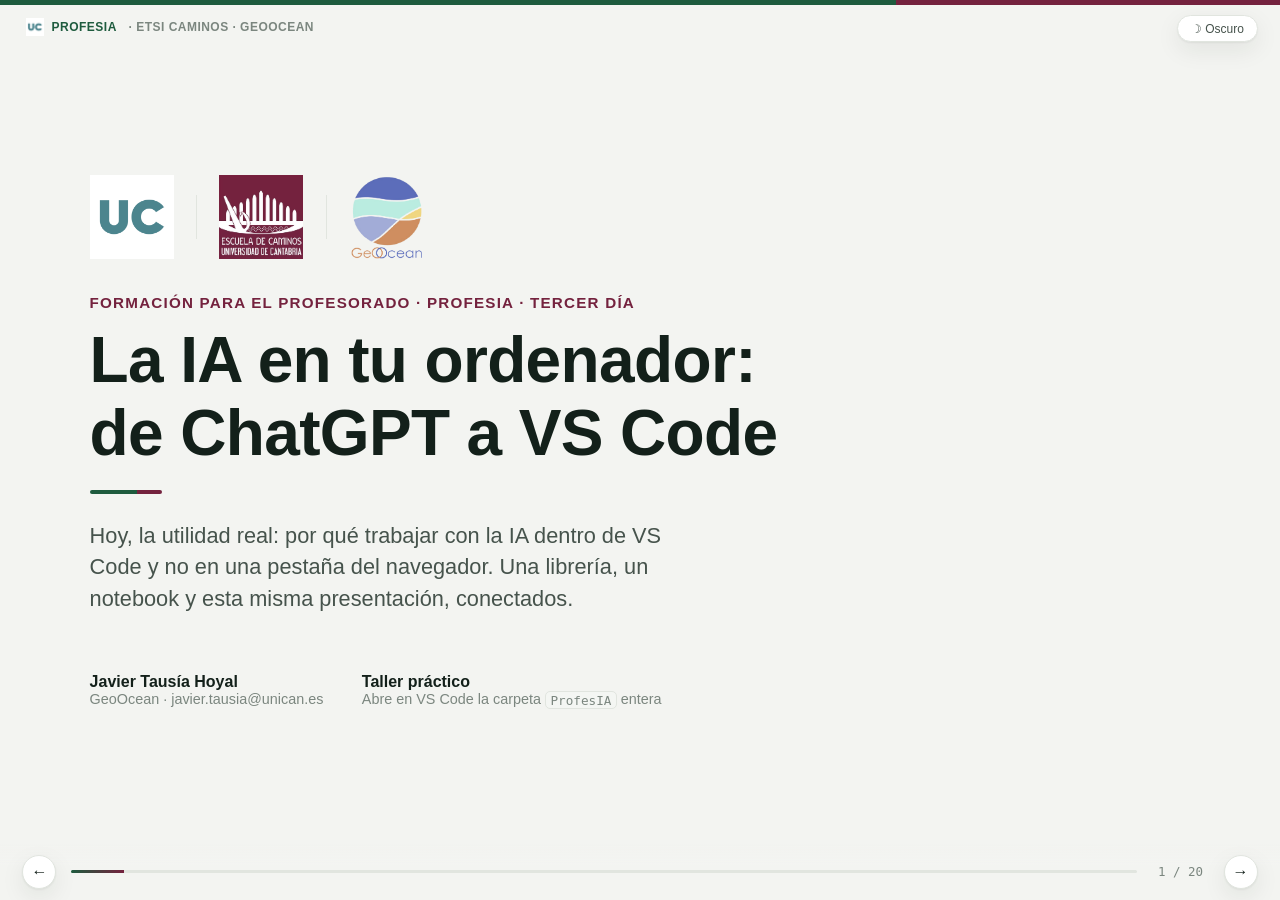
==== commit 8d5f5e35: "[JTH] change email with copilot" ====
--- a/slides/index.html
+++ b/slides/index.html
@@ -34,7 +34,7 @@
       <h2>Hoy, la utilidad real: por qué trabajar con la IA dentro de VS Code y no en una pestaña del navegador. Una
         librería, un notebook y esta misma presentación, conectados.</h2>
       <div class="title-meta">
-        <div><strong>Javier Tausía Hoyal</strong>GeoOcean &middot; tausiaj@unican.es</div>
+        <div><strong>Javier Tausía Hoyal</strong>GeoOcean &middot; javier.tausia@unican.es</div>
         <div><strong>Taller práctico</strong>Abre en VS Code la carpeta <code>ProfesIA</code> entera</div>
       </div>
     </section>
@@ -61,14 +61,14 @@
         <div class="card green">
           <h3><span class="pill">Día 2</span>&nbsp; Entender y ejecutar</h3>
           <ul class="recap-links">
-            <li><a href="#11">Quién es quién: OpenAI, Anthropic, Google, Microsoft</a></li>
-            <li><a href="#12">El mapa: empresa → modelo → chat → extensión</a></li>
-            <li><a href="#13">Qué es VS Code y sus extensiones</a></li>
-            <li><a href="#15">Archivos de texto y binarios (un <code>.ipynb</code> es texto)</a></li>
-            <li><a href="#17">Añadir librerías al entorno <code>profesia</code></a></li>
-            <li><a href="#18">Ejecutar <code>viga.py</code> y <code>viga.ipynb</code>: 22.1 mm</a></li>
-            <li><a href="#19">Depurar <code>viga_con_error.py</code> con <kbd>F5</kbd></a></li>
-            <li><a href="#20">Pedirle cosas a la IA dentro de VS Code</a></li>
+            <li><a href="#12">Quién es quién: OpenAI, Anthropic, Google, Microsoft</a></li>
+            <li><a href="#13">El mapa: empresa → modelo → chat → extensión</a></li>
+            <li><a href="#14">Qué es VS Code y sus extensiones</a></li>
+            <li><a href="#16">Archivos de texto y binarios (un <code>.ipynb</code> es texto)</a></li>
+            <li><a href="#18">Añadir librerías al entorno <code>profesia</code></a></li>
+            <li><a href="#19">Ejecutar <code>viga.py</code> y <code>viga.ipynb</code>: 22.1 mm</a></li>
+            <li><a href="#20">Depurar <code>viga_con_error.py</code> con <kbd>F5</kbd></a></li>
+            <li><a href="#21">Pedirle cosas a la IA dentro de VS Code</a></li>
           </ul>
         </div>
       </div>
@@ -80,7 +80,7 @@
       </div>
     </section>
 
-    <!-- ============================================================ 3 -->
+    <!-- ============================================================ 4 -->
     <section class="slide">
       <p class="kicker">Hoy &middot; La pregunta</p>
       <h1>¿Por qué VS Code, si ya tengo ChatGPT en el navegador?</h1>
@@ -131,7 +131,7 @@
       </div>
     </section>
 
-    <!-- ============================================================ 4 -->
+    <!-- ============================================================ 5 -->
     <section class="slide">
       <p class="kicker">Hoy &middot; 1 de 4 &middot; Lo que ves también es código</p>
       <h1>Esta presentación es un archivo de texto</h1>
@@ -176,7 +176,7 @@
       </div>
     </section>
 
-    <!-- ============================================================ 5 -->
+    <!-- ============================================================ 6 -->
     <section class="slide">
       <p class="kicker">Hoy &middot; 2 de 4 &middot; Un ejemplo potente</p>
       <h1>Un cálculo, cuatro archivos</h1>
@@ -219,7 +219,7 @@
       </div>
     </section>
 
-    <!-- ============================================================ 6 -->
+    <!-- ============================================================ 7 -->
     <section class="slide">
       <p class="kicker">Hoy &middot; 3 de 4 &middot; Librería y notebook</p>
       <h1>Escribir la física una vez, usarla en todas partes</h1>
@@ -265,7 +265,7 @@
       </div>
     </section>
 
-    <!-- ============================================================ 7 -->
+    <!-- ============================================================ 8 -->
     <section class="slide viga-slide">
       <p class="kicker">Hoy &middot; 4 de 4 &middot; Datos de Python, dibujados aquí</p>
       <h1>La viga, en directo</h1>
@@ -302,12 +302,13 @@
       </div>
     </section>
 
-    <!-- ============================================================ 8 -->
+    <!-- ============================================================ 9 -->
     <section class="slide">
       <p class="kicker">Hoy &middot; Tu turno</p>
       <h1>Retos para pedirle a la IA</h1>
       <h2>Con la carpeta <code>ProfesIA</code> abierta, prueba en el chat de tu extensión. Fíjate en
-        <strong>cuántos archivos</strong> toca cada petición: eso es lo que no puede hacer la web.</h2>
+        <strong>cuántos archivos</strong> toca cada petición: eso es lo que no puede hacer la web.
+      </h2>
       <div class="body cols-2 retos">
         <div class="prompt">
           <span class="tag">1 &middot; Ampliar la librería</span>
@@ -342,7 +343,7 @@
       </div>
     </section>
 
-    <!-- ============================================================ 9 -->
+    <!-- ============================================================ 10 -->
     <section class="slide">
       <p class="kicker">Para casa</p>
       <h1>Lista de comprobación</h1>
@@ -369,7 +370,7 @@
                     Preview</strong></span></label></li>
             <li><label><input type="checkbox" /><span><code>viga_interactiva.ipynb</code> ejecutado y los
                   deslizadores funcionando</span></label></li>
-            <li><label><input type="checkbox" /><span>Exportado con <code>"IPE 300"</code> y la diapositiva 7 lo
+            <li><label><input type="checkbox" /><span>Exportado con <code>"IPE 300"</code> y la diapositiva 8 lo
                   muestra</span></label></li>
             <li><label><input type="checkbox" /><span>Un reto pedido a la IA, revisado y
                   comprobado</span></label></li>
@@ -396,7 +397,7 @@
       </div>
     </section>
 
-    <!-- ============================================================ 10 -->
+    <!-- ============================================================ 11 -->
     <section class="slide section-slide">
       <p class="kicker">Anexo</p>
       <h1>Repaso del día 2</h1>
@@ -405,7 +406,7 @@
         IA, VS Code, Miniforge, el entorno, ejecutar, depurar y pedirle cosas a la IA.</h2>
     </section>
 
-    <!-- ============================================================ 11 -->
+    <!-- ============================================================ 12 -->
     <section class="slide">
       <p class="kicker">Anexo &middot; Día 2 &middot; ¿Quién es quién?</p>
       <h1>Cuatro empresas, cuatro caras</h1>
@@ -472,7 +473,7 @@
           Microsoft</a>, CC BY-SA 4.0</p>
     </section>
 
-    <!-- ============================================================ 12 -->
+    <!-- ============================================================ 13 -->
     <section class="slide">
       <p class="kicker">Anexo &middot; Día 2 &middot; El mapa</p>
       <h1>Empresa, modelo, chat… y su versión para VS Code</h1>
@@ -543,7 +544,7 @@
       </div>
     </section>
 
-    <!-- ============================================================ 13 -->
+    <!-- ============================================================ 14 -->
     <section class="slide">
       <p class="kicker">Anexo &middot; Día 2 &middot; VS Code</p>
       <h1>¿Qué es VS Code?</h1>
@@ -598,7 +599,7 @@
         español: <kbd>Ctrl</kbd>+<kbd>Shift</kbd>+<kbd>P</kbd> → «Configure Display Language».</p>
     </section>
 
-    <!-- ============================================================ 14 -->
+    <!-- ============================================================ 15 -->
     <section class="slide">
       <p class="kicker">Anexo &middot; Día 2 &middot; Extensiones</p>
       <h1>Las extensiones le dan superpoderes</h1>
@@ -664,7 +665,7 @@
       </div>
     </section>
 
-    <!-- ============================================================ 15 -->
+    <!-- ============================================================ 16 -->
     <section class="slide">
       <p class="kicker">Anexo &middot; Día 2 &middot; Los archivos</p>
       <h1>Archivos de texto y archivos binarios</h1>
@@ -733,7 +734,7 @@
       </template>
     </section>
 
-    <!-- ============================================================ 16 -->
+    <!-- ============================================================ 17 -->
     <section class="slide">
       <p class="kicker">Anexo &middot; Día 2 &middot; Manos a la obra 1 de 4</p>
       <h1>Instalar Python con Miniforge</h1>
@@ -776,7 +777,7 @@
       </div>
     </section>
 
-    <!-- ============================================================ 17 -->
+    <!-- ============================================================ 18 -->
     <section class="slide">
       <p class="kicker">Anexo &middot; Día 2 &middot; Manos a la obra 2 de 4</p>
       <h1>El entorno profesia, y decírselo a VS Code</h1>
@@ -820,7 +821,7 @@
       </div>
     </section>
 
-    <!-- ============================================================ 18 -->
+    <!-- ============================================================ 19 -->
     <section class="slide">
       <p class="kicker">Anexo &middot; Día 2 &middot; Manos a la obra 3 de 4</p>
       <h1>Ejecutar un script y un notebook</h1>
@@ -864,7 +865,7 @@
       </div>
     </section>
 
-    <!-- ============================================================ 19 -->
+    <!-- ============================================================ 20 -->
     <section class="slide">
       <p class="kicker">Anexo &middot; Día 2 &middot; Manos a la obra 4 de 4</p>
       <h1>Depurar: parar el programa y mirar dentro</h1>
@@ -903,7 +904,7 @@
       </div>
     </section>
 
-    <!-- ============================================================ 20 -->
+    <!-- ============================================================ 21 -->
     <section class="slide">
       <p class="kicker">Anexo &middot; Día 2 &middot; Todo junto</p>
       <h1>Pedirle cosas a la IA dentro de VS Code</h1>
